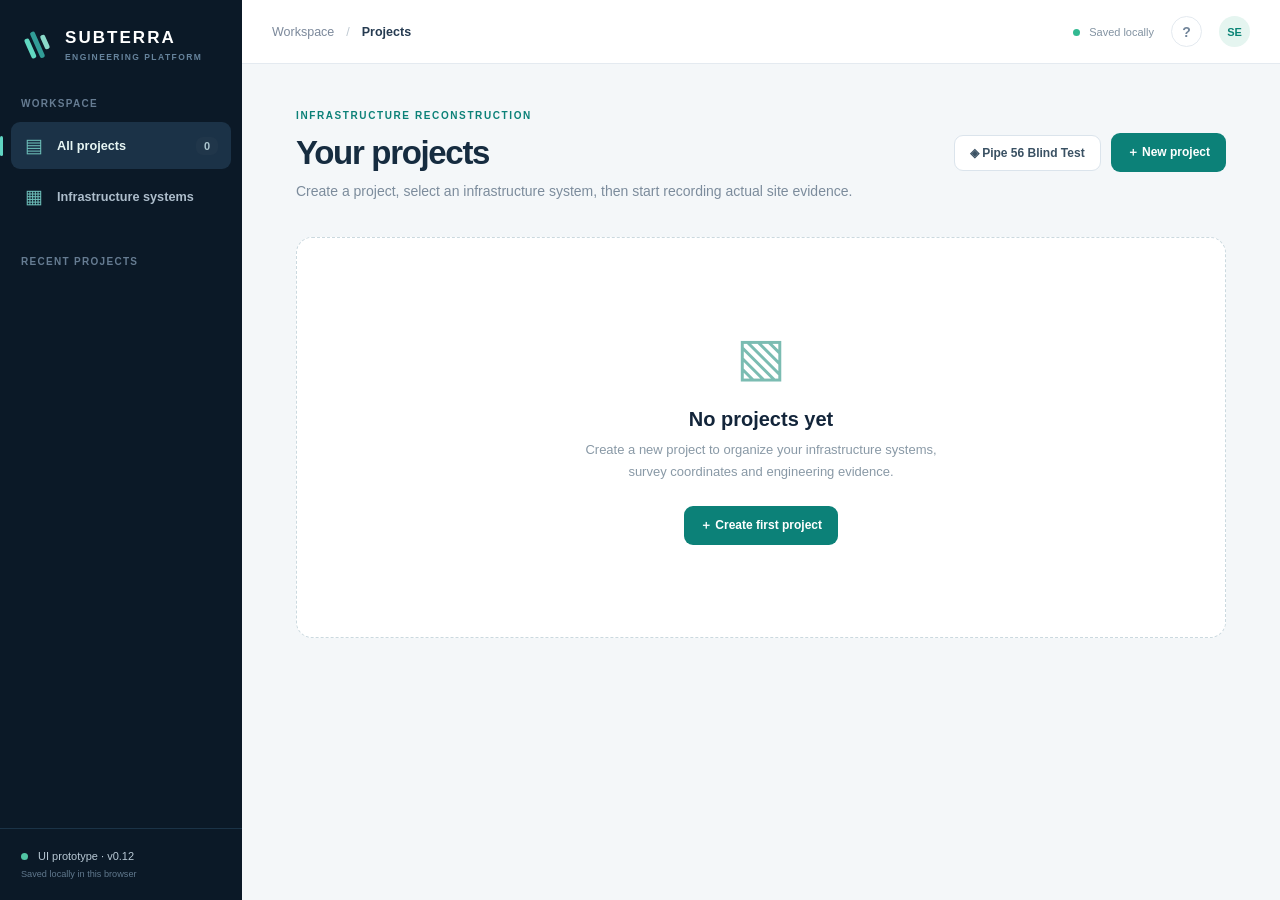
==== index.html @ 4a46c074 "Fix Phase 2A stale validator cache without touching persisted projects" ====
<!doctype html>
<html lang="en">
<head>
  <meta charset="utf-8" />
  <meta name="viewport" content="width=device-width, initial-scale=1" />
  <meta name="theme-color" content="#0b1724" />
  <meta name="description" content="Infrastructure reconstruction — project workspace and sewer network data capture." />
  <title>Subterra — Infrastructure Reconstruction</title>
  <link rel="stylesheet" href="styles.css?v=0.6" />
  <link rel="stylesheet" href="styles-details.css" />
  <link rel="stylesheet" href="styles-wizard.css" />
  <link rel="stylesheet" href="styles-basemap.css?v=0.11" />
</head>
<body>
  <div id="app">
    <aside class="sidebar" aria-label="Main navigation">
      <div class="brand" id="brandHome" role="button" tabindex="0" aria-label="Go to projects">
        <span class="brand-mark" aria-hidden="true"><span></span><span></span><span></span></span>
        <span><strong>SUBTERRA</strong><small>ENGINEERING PLATFORM</small></span>
      </div>
      <div class="side-section-label">WORKSPACE</div>
      <nav class="nav-group" id="mainNav">
        <button class="nav-item active" id="navProjects"><span class="nav-ico">▤</span> All projects <span id="projectCount" class="nav-count">0</span></button>
        <button class="nav-item" id="navSystems"><span class="nav-ico">▦</span> Infrastructure systems</button>
      </nav>
      <div class="side-section-label side-second">RECENT PROJECTS</div>
      <div id="sideProjectList" class="side-project-list"></div>
      <div class="side-bottom">
        <div class="side-info"><span class="status-dot"></span> UI prototype · v0.12</div>
        <small>Saved locally in this browser</small>
      </div>
    </aside>

    <div class="main-shell">
      <header class="topbar">
        <div class="breadcrumbs" id="breadcrumbs"><span>Workspace</span><span class="crumb-arrow">/</span><b>Projects</b></div>
        <div class="top-actions">
          <span id="saveStatus" class="saved"><span class="save-circle"></span> Saved locally</span>
          <button class="icon-btn" id="helpButton" aria-label="About the prototype" title="About this prototype">?</button>
          <span class="avatar" title="Engineering workspace">SE</span>
        </div>
      </header>
      <main id="mainContent" tabindex="-1"></main>
    </div>
  </div>

  <dialog id="projectDialog" class="modal">
    <form id="projectForm" method="dialog">
      <div class="modal-header"><div class="modal-eyebrow">NEW WORKSPACE</div><h2>Create a project</h2><p>Start with a project name. Add infrastructure systems afterwards.</p></div>
      <label class="field-label" for="projectName">Project name <span class="required">*</span></label>
      <input id="projectName" name="name" class="text-field" maxlength="90" placeholder="e.g. Damascus — Rehabilitation Zone A" required autofocus />
      <label class="field-label" for="projectLocation">Location <span class="optional">optional</span></label>
      <input id="projectLocation" name="location" class="text-field" maxlength="120" placeholder="City / neighborhood" />
      <label class="field-label" for="projectCoordSystem">Coordinate format</label>
      <select id="projectCoordSystem" name="coordMode" class="text-field select-field">
        <option value="geographic">WGS84 — Latitude / Longitude (Google Earth)</option>
        <option value="projected">Projected / Local XY — metres</option>
      </select>
      <p class="field-note">Choose the format of your survey coordinates. You can create a separate project for a different format.</p>
      <div class="modal-actions"><button type="button" class="btn btn-ghost" id="cancelProject">Cancel</button><button type="submit" class="btn btn-primary">Create project <span aria-hidden="true">↗</span></button></div>
    </form>
  </dialog>
  <div id="toast" class="toast" role="status" aria-live="polite"></div>
  <script src="manhole-details.js" defer></script>
  <script src="manhole-wizard.js" defer></script>
  <script src="json-import.js?v=0.5" defer></script>
  <script src="basemap.js?v=0.6" defer></script>
  <script src="inference-evidence.js?v=0.12" defer></script>
  <script src="candidate-baseline.js?v=0.9" defer></script>
  <script src="blind-test-pipe56.js?v=0.12" defer></script>
  <script src="pipe56-phase2.js?v=0.12" defer></script>
  <script src="app.js?v=0.12" defer></script>
</body>
</html>
---- styles.css ----
:root{--sidebar:#0b1927;--sidebar2:#122438;--bg:#f4f7f9;--surface:#ffffff;--ink:#13253a;--muted:#758397;--line:#e4eaf0;--accent:#0c8178;--accent-hover:#096e67;--accent-soft:#e8f6f2;--blue:#377bd2;--shadow:0 6px 24px rgba(23,42,62,.045);--radius:14px}
*{box-sizing:border-box}html,body{height:100%;margin:0}body{font-family:Inter,ui-sans-serif,-apple-system,BlinkMacSystemFont,"Segoe UI",Arial,sans-serif;color:var(--ink);background:var(--bg);font-size:14px}button,input,select,textarea{font:inherit}button{cursor:pointer}button:disabled{cursor:not-allowed;opacity:.45}#app{display:flex;height:100vh;min-height:560px;overflow:hidden}.sidebar{width:242px;min-width:242px;background:var(--sidebar);color:#a3b0c2;display:flex;flex-direction:column;position:relative;z-index:6}.brand{display:flex;align-items:center;gap:12px;padding:28px 21px 36px;color:white;cursor:pointer;user-select:none}.brand strong{display:block;font-weight:800;font-size:17px;letter-spacing:.12em}.brand small{display:block;color:#66839c;font-weight:750;letter-spacing:.17em;font-size:8.5px;margin-top:4px}.brand-mark{height:32px;width:32px;display:flex;align-items:center;justify-content:center;gap:3px;transform:rotate(-24deg)}.brand-mark span{height:21px;width:5px;border-radius:2px;background:#61d8c1}.brand-mark span:nth-child(2){height:28px;background:#319d97}.brand-mark span:nth-child(3){height:15px;background:#8bdaca}.side-section-label{font-size:10px;font-weight:750;letter-spacing:.13em;color:#667c92;margin:0 21px 13px}.side-second{margin-top:36px}.nav-group{padding:0 11px;display:grid;gap:4px}.nav-item{width:100%;display:flex;align-items:center;gap:13px;border:0;border-radius:9px;text-align:left;background:transparent;color:#adbdcb;padding:12px 13px;font-weight:600;font-size:12.7px}.nav-item:hover,.nav-item.active{background:#1b3247;color:#e7f6f4}.nav-item.active:before{content:"";height:20px;width:3px;border-radius:5px;background:#60d5c3;position:absolute;left:0}.nav-ico{display:inline-flex;align-items:center;justify-content:center;font-size:19px;font-weight:400;width:20px;color:#6cbdb8}.nav-count{margin-left:auto;background:#20364a;padding:3px 8px;border-radius:7px;font-size:11px;color:#abc5ce}.side-project-list{overflow:auto;padding:0 12px}.side-project{border:0;background:none;text-align:left;color:#a4b5c5;font-size:12px;padding:10px 12px;width:100%;display:flex;align-items:center;gap:8px;border-radius:8px;white-space:nowrap;text-overflow:ellipsis;overflow:hidden}.side-project:hover,.side-project.current{background:#1b3247;color:#f6ffff}.side-project .p-dot{width:7px;height:7px;border-radius:50%;background:#5fd1bf;flex:none}.side-bottom{margin-top:auto;border-top:1px solid #1b3347;padding:21px;font-size:11px}.side-bottom small{display:block;color:#60788d;margin-top:7px}.side-info{color:#b9c9d5}.status-dot{display:inline-block;width:7px;height:7px;border-radius:100%;background:#51c5a4;margin-right:7px}.main-shell{flex:1;min-width:0;display:flex;flex-direction:column}.topbar{height:64px;min-height:64px;background:#fff;border-bottom:1px solid var(--line);display:flex;align-items:center;justify-content:space-between;padding:0 30px}.breadcrumbs{font-size:12.5px;display:flex;align-items:center;gap:12px;color:#7c899b;min-width:0;white-space:nowrap;overflow:hidden}.breadcrumbs b{color:#263b51;font-weight:700;overflow:hidden;text-overflow:ellipsis}.crumb-arrow{color:#bec8d1}.top-actions{display:flex;align-items:center;gap:17px}.saved{font-size:11px;color:#8393a2;white-space:nowrap}.save-circle{height:7px;width:7px;border-radius:50%;background:#32b991;display:inline-block;margin-right:6px}.icon-btn{border:1px solid var(--line);background:white;border-radius:50%;width:31px;height:31px;font-weight:800;color:#72859a}.avatar{width:31px;height:31px;border-radius:50%;display:grid;place-items:center;background:#e5f5f0;color:#0b8476;font-size:11px;font-weight:800}main{flex:1;min-height:0;overflow:auto}.page{max-width:1230px;margin:0 auto;padding:46px 54px 65px}.eyebrow{text-transform:uppercase;font-weight:800;color:var(--accent);letter-spacing:.16em;font-size:10px;margin-bottom:12px}.page h1{font-size:33px;letter-spacing:-.04em;line-height:1.2;margin:0 0 10px;color:#162c40}.page-subtitle{font-size:14px;color:#7c8c9c;max-width:650px;margin:0}.page-header{display:flex;align-items:flex-start;justify-content:space-between;gap:20px;margin-bottom:38px}.btn{border:1px solid transparent;border-radius:9px;padding:10px 15px;font-size:12px;font-weight:750;white-space:nowrap;display:inline-flex;justify-content:center;align-items:center;gap:8px;transition:background .15s,transform .15s}.btn:active{transform:translateY(1px)}.btn-primary{background:var(--accent);color:#fff}.btn-primary:hover{background:var(--accent-hover)}.btn-outline{background:#fff;border-color:#dbe4ec;color:#3a5163}.btn-outline:hover{background:#f8fbfc}.btn-ghost{background:none;color:#60748a;border-color:var(--line)}.btn-ghost:hover{background:#f3f8f9}.btn-sm{font-size:11px;padding:8px 11px}.btn-text{border:0;background:none;color:var(--accent);font-size:12px;font-weight:800;padding:6px}.project-cards,.system-grid{display:grid;grid-template-columns:repeat(auto-fill,minmax(250px,1fr));gap:17px}.project-card{background:white;padding:22px;border-radius:14px;border:1px solid var(--line);box-shadow:var(--shadow);min-height:191px;display:flex;flex-direction:column;cursor:pointer;transition:border .15s,transform .15s}.project-card:hover{border-color:#8bc8c2;transform:translateY(-2px)}.project-card-top{display:flex;justify-content:space-between;align-items:center;margin-bottom:18px}.project-icon{display:grid;place-items:center;width:42px;height:42px;border-radius:12px;color:var(--accent);background:var(--accent-soft);font-size:22px}.light-label{font-size:10px;text-transform:uppercase;letter-spacing:.1em;font-weight:800;color:#9daebd}.project-card h3{margin:0 0 8px;font-size:16px;letter-spacing:-.02em}.project-card p{margin:0;color:#8a9aac;font-size:12px}.project-card-bottom{display:flex;justify-content:space-between;margin-top:auto;padding-top:20px;font-size:11px;color:#8797a8}.badge-soft{display:inline-flex;border-radius:30px;background:#e7f6f2;color:#168277;font-size:10px;font-weight:800;padding:5px 9px}.empty-state{display:flex;flex-direction:column;align-items:center;text-align:center;padding:92px 25px;border:1px dashed #cbd9df;border-radius:16px;background:white}.empty-art{font-size:53px;line-height:1;margin-bottom:25px;color:#7bbcb2}.empty-state h2{font-size:20px;margin:0 0 8px}.empty-state p{font-size:13px;color:#8999a6;margin:0 0 23px;max-width:390px;line-height:1.7}.system-card{background:#fff;border:1px solid var(--line);border-radius:13px;min-height:155px;padding:22px;text-align:left;display:flex;flex-direction:column;gap:14px;transition:.15s}.system-card:not(:disabled):hover{border-color:#79c7bc;transform:translateY(-2px);box-shadow:var(--shadow)}.system-card:disabled{opacity:.64;cursor:default}.system-head{display:flex;align-items:center;justify-content:space-between;gap:12px}.system-symbol{display:grid;place-items:center;border-radius:12px;height:43px;width:43px;background:#eaf4f4;color:#17857d;font-size:21px}.system-title{font-size:14px;font-weight:750;color:#1c3248}.system-desc{font-size:11px;color:#8597a9;line-height:1.5;margin-top:5px}.coming{font-size:10px;background:#f3f5f7;color:#8a99a7;padding:4px 7px;border-radius:5px}.ready{font-size:10px;background:#e7f6f1;color:#0d8a73;padding:4px 7px;border-radius:5px}.project-summary{display:flex;align-items:center;gap:12px;margin:27px 0 30px;background:#fff;border:1px solid var(--line);padding:16px 21px;border-radius:12px;color:#697d8c;font-size:12px}.summary-divider{height:18px;width:1px;background:var(--line)}.workspace{height:100%;min-height:0;display:flex;flex-direction:column;overflow:hidden}.ws-header{height:75px;min-height:75px;display:flex;align-items:center;justify-content:space-between;gap:16px;padding:13px 24px;border-bottom:1px solid var(--line);background:#fff}.ws-header h1{font-size:19px;margin:0 0 4px;line-height:1.2}.ws-sub{font-size:11px;color:#8597a5}.ws-actions{display:flex;gap:9px;align-items:center}.ws-main{min-height:0;flex:1;display:flex;overflow:hidden}.canvas-pane{flex:1;min-width:0;min-height:0;position:relative;background:#f1f6f8;display:flex;flex-direction:column}.canvas-toolbar{position:absolute;z-index:2;left:19px;top:18px;display:flex;gap:7px;align-items:center}.canvas-pill{border:1px solid #dae3e8;background:#fff;box-shadow:0 2px 10px #1a3d4b0a;border-radius:8px;font-size:11px;color:#5a7084;padding:9px 11px;font-weight:750}.canvas-pill.green{color:#137d73}.canvas-controls{position:absolute;z-index:2;top:18px;right:18px;display:flex;gap:3px;background:white;border:1px solid #dce7e9;border-radius:9px;padding:4px;box-shadow:0 2px 14px #152d4410}.canvas-controls button{border:0;background:transparent;padding:7px 10px;border-radius:6px;color:#39556a;font-size:13px;font-weight:800}.canvas-controls button:hover{background:#e8f6f2}.canvas-controls button.fit{font-size:10px;font-weight:750}.canvas-hint{position:absolute;bottom:19px;left:20px;z-index:2;display:flex;gap:8px;align-items:center;background:#fff;border:1px solid #dee6ea;border-radius:8px;padding:9px 12px;color:#7c8fa0;font-size:10px;box-shadow:var(--shadow)}.canvas-legend{position:absolute;bottom:19px;right:18px;z-index:2;font-size:10px;color:#6f8394;background:white;border:1px solid var(--line);padding:9px 11px;border-radius:8px}.dot-legend{width:8px;height:8px;display:inline-block;border-radius:50%;background:#0c8178;margin-right:6px}.canvas-surface{display:block;width:100%;height:100%;cursor:grab;touch-action:none}.canvas-surface.dragging{cursor:grabbing}.canvas-overlay-empty{position:absolute;left:50%;top:52%;transform:translate(-50%,-50%);pointer-events:none;text-align:center;width:min(380px,80%);color:#8293a1}.canvas-overlay-empty .ghost-icon{font-size:45px;color:#c6d4db}.canvas-overlay-empty strong{display:block;margin:12px 0 7px;font-size:15px;color:#6f8494}.canvas-overlay-empty p{font-size:12px;line-height:1.7;margin:0}.inspector{width:486px;min-width:420px;max-width:53%;background:white;border-left:1px solid var(--line);display:flex;flex-direction:column;overflow:hidden}.inspector-tabs{display:flex;padding:0 20px;border-bottom:1px solid var(--line);gap:23px;height:53px;min-height:53px}.tab{background:none;border:0;color:#8b9baa;font-size:12px;font-weight:750;padding:0 3px;border-bottom:2px solid transparent}.tab.active{color:#117e75;border-color:#0b8479}.inspector-scroll{overflow-y:auto;flex:1;padding:21px 22px 28px}.panel-top{display:flex;justify-content:space-between;align-items:center;margin-bottom:12px}.panel-title{font-size:14px;font-weight:800;letter-spacing:-.015em}.panel-desc{color:#8b9daa;font-size:11px;line-height:1.6;margin:7px 0 17px}.panel-counter{font-weight:700;font-size:11px;background:#edf5f5;color:#2e7e79;border-radius:7px;padding:5px 9px}.mh-list{display:grid;gap:8px;margin:14px 0 22px;max-height:210px;overflow:auto}.mh-list-item{border:1px solid var(--line);background:white;border-radius:9px;padding:11px 13px;display:flex;align-items:center;justify-content:space-between;gap:12px;text-align:left;min-width:0}.mh-list-item:hover,.mh-list-item.selected{border-color:#80c8bd;background:#f5fcfa}.mh-list-item strong{font-size:12px;font-weight:750;display:block}.mh-list-item small{font-size:10px;color:#8ba0af;display:block;margin-top:4px}.mh-item-icon{width:26px;height:26px;display:grid;place-items:center;background:#e8f7f4;color:#0b8575;border-radius:50%;font-size:15px;font-weight:900;flex:none}.mh-row-main{flex:1;min-width:0}.mh-row-main strong,.mh-row-main small{overflow:hidden;text-overflow:ellipsis;white-space:nowrap}.mh-arrow{color:#adb9c3}.section-head{margin:24px 0 14px;padding-top:19px;border-top:1px solid var(--line);display:flex;align-items:center;justify-content:space-between}.section-head h3{margin:0;font-size:13px}.section-head small{font-size:10px;color:#98a8b7}.field-table{width:100%;border:1px solid var(--line);border-radius:10px;overflow:hidden}.field-row{display:grid;grid-template-columns:39% 61%;min-height:49px;border-bottom:1px solid #eaf0f3}.field-row:last-child{border-bottom:0}.field-key{padding:13px 12px;background:#f9fbfc;color:#62788a;font-size:11px;font-weight:650;display:flex;align-items:center;border-right:1px solid var(--line)}.field-value{padding:7px 9px;display:flex;align-items:center;min-width:0}.field-value input,.field-value select{font-size:12px;color:#273d52;border:1px solid transparent;border-radius:5px;width:100%;min-width:0;background:#fff;padding:6px 5px;outline:none}.field-value input:focus,.field-value select:focus{border-color:#6cb9ad;background:#f9fefd}.field-value input::placeholder{color:#b0bdc7}.muted-value{font-size:11px;color:#9cabb8;padding-left:6px}.hint-inline{font-size:10px;color:#8a9caa;line-height:1.6;margin-top:13px;padding:10px 12px;background:#f5f8fa;border-radius:7px}.no-mh{border:1px dashed #d8e1e6;padding:24px;text-align:center;border-radius:10px;color:#9eacb7;font-size:12px;line-height:1.7}.property-footer{display:flex;justify-content:space-between;margin-top:14px;gap:10px}.danger-link{border:0;background:none;color:#b8665e;font-weight:650;font-size:11px;padding:6px}.type-card{border:1px solid var(--line);border-radius:10px;padding:14px;display:flex;gap:12px;align-items:center;justify-content:space-between;margin-bottom:10px}.type-card strong{font-size:12px}.type-card p{margin:6px 0 0;font-size:10px;color:#8b9aa8}.type-code{font-size:10px;color:#178279;font-weight:750;background:#e9f6f3;padding:5px 8px;border-radius:5px;display:inline-flex;margin-bottom:6px}.type-actions{display:flex;gap:7px}.mini-action{border:1px solid var(--line);background:white;color:#748b99;border-radius:7px;padding:7px 9px;font-size:11px}.mini-action:hover{background:#f4f9f9}.mini-action.delete:hover{color:#b94b46}.modal{border:1px solid #dfe9ed;box-shadow:0 28px 100px rgba(13,34,51,.3);border-radius:17px;padding:29px;width:min(470px,calc(100vw - 32px));max-height:95vh;overflow-y:auto;color:var(--ink)}.modal::backdrop{background:rgba(8,23,39,.57);backdrop-filter:blur(3px)}.modal-header{margin-bottom:21px}.modal-eyebrow{color:#0c8a7b;font-weight:850;letter-spacing:.14em;font-size:10px;margin-bottom:9px}.modal h2{font-size:24px;letter-spacing:-.03em;margin:0 0 7px}.modal p{font-size:12px;color:#8597a5;line-height:1.6;margin:0}.field-label{display:block;font-weight:750;font-size:11px;color:#334b5e;margin:16px 0 7px}.required{color:#cb514a}.optional{color:#9cacb7;font-weight:450}.text-field{background:#fff;border:1px solid #dbe4eb;padding:11px 12px;border-radius:8px;width:100%;font-size:12px;color:#23384c;outline:none}.text-field:focus{border-color:#39a89b;box-shadow:0 0 0 3px #39a89b18}.field-note{margin:9px 0 0!important;font-size:10px!important}.modal-actions{display:flex;justify-content:flex-end;gap:10px;margin-top:25px}.form-row{display:grid;grid-template-columns:1fr 1fr;gap:12px}.toast{position:fixed;bottom:25px;right:28px;background:#122f3d;color:#e6f8f5;padding:12px 16px;box-shadow:0 15px 40px #13283922;border-radius:9px;font-size:12px;z-index:20;opacity:0;pointer-events:none;transform:translateY(10px);transition:.2s}.toast.show{opacity:1;transform:translateY(0)}.callout{background:#f2f8f7;border:1px solid #d9ece8;padding:13px 15px;border-radius:9px;color:#497167;font-size:11px;line-height:1.65}.label-tag{font-size:9px;text-transform:uppercase;letter-spacing:.08em;font-weight:800;color:#93a5b1}.types-empty{color:#8b9ba8}.ws-small{display:none}
@media(max-width:1120px){.sidebar{width:205px;min-width:205px}.inspector{width:435px;min-width:390px}.page{padding:35px}.topbar{padding:0 20px}.ws-actions .hide-sm{display:none}}
@media(max-width:900px){#app{min-height:100vh;height:auto;overflow:visible}.sidebar{width:62px;min-width:62px}.brand{padding:20px 15px}.brand>span:last-child,.side-section-label,.nav-item:not(.active) span:not(.nav-ico),.nav-item .nav-count,.side-project-list,.side-bottom,.nav-item{font-size:0}.nav-group{padding:0 8px}.nav-item{justify-content:center;padding:12px 0}.nav-ico{font-size:22px}.main-shell{height:100vh}.inspector{min-width:360px;width:360px}.page{padding:30px 24px}.ws-header{padding:12px 16px}}
@media(max-width:700px){.sidebar{display:none}.topbar{height:54px;min-height:54px;padding:0 14px}.top-actions .saved{display:none}.ws-header{min-height:90px;height:auto;flex-wrap:wrap}.ws-main{flex-direction:column;overflow-y:auto}.canvas-pane{min-height:330px;height:50vh;flex:none}.inspector{max-width:none;width:100%;min-width:0;border-left:0;border-top:1px solid var(--line);overflow:visible;flex:none}.inspector-scroll{overflow:visible}.page-header{flex-direction:column}.page{padding:30px 18px}.ws-actions{margin-left:auto}}


/* v0.4: per-project deletion controls */
.project-card-tools,.project-header-actions{display:flex;align-items:center;gap:10px}
.project-delete-btn{display:inline-flex;align-items:center;justify-content:center;flex:none;padding:7px;border:1px solid transparent;border-radius:8px;background:transparent;color:#8f9da9;line-height:1;cursor:pointer;transition:background .15s,color .15s,border-color .15s}
.project-delete-btn:hover,.project-delete-btn:focus-visible{color:#bd3447;background:#fff1f2;border-color:#f1c6cc;outline-offset:2px}
.project-delete-btn svg{pointer-events:none}
.project-card-delete{margin-right:-5px}
.side-project-row{display:flex;align-items:center;border-radius:8px;gap:2px}
.side-project-row .side-project{flex:1;min-width:0;width:auto}
.side-project-name{overflow:hidden;text-overflow:ellipsis;white-space:nowrap;min-width:0}
.side-project-delete{padding:7px 8px;color:#7792a2;opacity:.78;margin-right:3px}
.side-project-row:hover .side-project-delete,.side-project-delete:focus-visible{opacity:1}
.btn-danger-outline{background:#fff;border-color:#ebc8cc;color:#ab3346}
.btn-danger-outline:hover{background:#fff1f2;border-color:#d78b97}
@media(max-width:640px){.project-header-actions{flex-wrap:wrap;justify-content:flex-end}}
---- styles-details.css ----
/* SUBTERRA v0.2 — evidence & opening inspector */
.data-capture{margin-top:12px}
.evidence-heading{margin-top:27px}
.evidence-heading small{font-size:10px;line-height:1.35;text-align:right}
.evidence-explainer{font-size:11px;line-height:1.65;color:#677f8d;background:#f5f9fa;padding:11px 12px;border-radius:8px;margin:0 0 14px}
.evidence-subheading{font-size:11px;font-weight:800;color:#29465a;margin:15px 0 10px}
.level-status{display:grid;grid-template-columns:1fr 1fr;gap:8px}
.level-status label{font-size:10px;color:#607789;font-weight:650;display:grid;gap:7px;border:1px solid #e2eaf0;border-radius:9px;padding:10px}
.data-capture input,.data-capture select{height:34px;min-width:0;width:100%;font-size:11px;border:1px solid #dce6ea;background:#fff;border-radius:6px;padding:6px 8px;color:#263e51}
.data-capture input:focus,.data-capture select:focus{outline:2px solid #b4ded8;border-color:#53a9a2}
.data-capture input:disabled,.data-capture select:disabled{background:#f3f6f8;color:#a1aeb7;opacity:.9;cursor:not-allowed}
.data-capture input::placeholder{color:#a0b0ba}
.inference-counter{background:#fff4dc;padding:5px 8px;color:#98661d!important;border-radius:6px;font-size:10px}
.opening-total{display:grid;grid-template-columns:minmax(0,1fr) 76px 145px;gap:9px;align-items:center;background:#f9fbfc;border:1px solid #e4ebef;padding:11px;border-radius:9px;margin:12px 0}
.opening-total label strong,.opening-total label small{display:block}
.opening-total label strong{font-size:11px}
.opening-total label small{font-size:10px;color:#8a9ba7;line-height:1.4;margin-top:4px}
.opening-cards{display:grid;gap:10px}
.evidence-empty{font-size:11px;color:#8095a3;padding:15px;border:1px dashed #d6e2e7;border-radius:8px;line-height:1.65}
.opening-card{border:1px solid #dce8ed;border-radius:10px;background:white;padding:13px;box-shadow:0 1px 5px #17384907}
.opening-top{display:flex;align-items:center;gap:10px;margin-bottom:12px}
.opening-top input{font-weight:800;flex:1}
.opening-number{flex:none;background:#e8f6f3;color:#148477;font-size:11px;font-weight:850;border-radius:6px;padding:7px 8px}
.tiny-danger{background:#fff7f7;border:1px solid #f0dada;color:#ad615f;border-radius:6px;width:31px;height:31px;font-size:18px}
.opening-primary{display:grid;grid-template-columns:1fr 1fr;gap:10px;margin-bottom:10px}
.opening-primary>div{min-width:0}
.opening-primary label{display:block;font-size:10px;color:#718695;font-weight:700;margin-bottom:5px}
.opening-fields{display:grid;gap:8px}
.opening-fields.fields-inactive{opacity:.65}
.evidence-metric{display:grid;gap:5px;padding-top:8px;border-top:1px solid #edf2f4}
.evidence-metric-title{font-size:10.5px;color:#344d5f;font-weight:750}
.evidence-metric-title small{font-size:10px;color:#95a3af;font-weight:500;margin-left:4px}
.evidence-metric-inputs{display:grid;grid-template-columns:minmax(0,1fr) 155px;gap:8px}
.infer-hint{font-size:10px;color:#9f771e}
.add-opening-btn{width:100%;margin-top:12px}
.components-list{display:grid;gap:8px}
.component-row{border:1px solid #e1e9ee;padding:12px;border-radius:9px;background:#fff;display:grid;grid-template-columns:minmax(0,1fr) 125px;gap:7px 10px}
.component-label strong,.component-label small{display:block}
.component-label strong{font-size:11px;color:#283f52}
.component-label small{font-size:10px;color:#98a9b5;margin-top:4px;line-height:1.4}
.component-value{grid-column:1/-1;display:grid;grid-template-columns:minmax(0,1fr) minmax(0,1fr);gap:6px}
.component-value input:last-child{grid-column:1/-1}
.inference-summary{display:flex;gap:12px;background:#fff8ea;border:1px solid #f1e2bb;border-radius:10px;padding:13px;margin:18px 0 12px}
.infer-icon{font-size:21px;color:#ab842f}
.inference-summary strong{font-size:12px;color:#7e6228}
.inference-summary p{font-size:10px;color:#8e7c51;line-height:1.65;margin:5px 0 0}
.export-opening{width:100%}
@media(max-width:1120px){.opening-total{grid-template-columns:1fr 75px}.opening-total select{grid-column:1/-1}}
@media(max-width:700px){.opening-total{grid-template-columns:1fr 75px}.component-row{grid-template-columns:1fr 130px}}
---- styles-wizard.css ----
/* SUBTERRA v0.3 — multi-step existing-manhole classification */
.inspector-caption {font-size:11px;letter-spacing:.105em;font-weight:850;color:#167d74;display:flex;align-items:center}
.wizard {margin-top:14px;border-top:1px solid #e5edf1;padding-top:15px}
.wizard-topline {display:flex;align-items:center;justify-content:space-between;gap:9px}
.wizard-kicker {display:block;color:#008b80;font-size:9px;letter-spacing:.105em;font-weight:850;margin-bottom:6px}
.wizard-topline h3 {font-size:15px;line-height:1.35;margin:0;color:#19344a}
.wizard-progress {background:#edf8f5;color:#0a8074;font-size:9px;font-weight:800;padding:6px 8px;border-radius:6px;white-space:nowrap}
.wizard-step-grid {display:grid;grid-template-columns:repeat(4,minmax(0,1fr));gap:6px;margin:15px 0 19px}
.wizard-step {min-width:0;min-height:51px;display:flex;align-items:center;justify-content:center;flex-direction:column;gap:6px;border:1px solid #e4ebef;border-radius:8px;background:#fafcfd;color:#728695;padding:7px 2px}
.wizard-step span {font-size:12px;font-weight:850;line-height:1}
.wizard-step small {font-size:9px;font-weight:650}
.wizard-step:hover {background:#f0f7f6}
.wizard-step.active {border-color:#20a396;background:#e8f7f4;color:#08766b}
.wizard-section-intro {font-size:11px;color:#688294;line-height:1.65;background:#f5f9fa;padding:11px 13px;border-radius:9px;margin-bottom:13px}
.wizard-subcard {background:#fff;border:1px solid #e1ebf0;border-radius:10px;margin:12px 0;padding:14px}
.wizard-subhead {display:flex;align-items:center;gap:9px;margin-bottom:11px;font-size:12px;color:#2a4959}
.wizard-dot {display:grid;place-items:center;background:#e9f7f4;border-radius:50%;width:21px;height:21px;font-size:10px;font-weight:850;color:#118478}
.wizard-field {display:block;min-width:0;margin-bottom:11px}
.wizard-field:last-child {margin-bottom:0}
.wizard-field span {display:block;color:#567083;font-weight:750;font-size:10px;margin-bottom:6px}
.wizard-field small {color:#9aabb7;font-weight:400}
.wizard-field input,.wizard-field select,.wizard-field textarea {border:1px solid #d6e4e9;background:#fff;color:#234053;font-size:12px;border-radius:7px;padding:10px 11px;min-width:0;width:100%;outline:0}
.wizard-field textarea {min-height:72px;resize:vertical}
.wizard-field select {cursor:pointer;white-space:normal}
.wizard-field input:focus,.wizard-field select:focus,.wizard-field textarea:focus {border-color:#3aa99d;box-shadow:0 0 0 3px #4dbbae1a}
.wizard-field input:disabled {background:#f3f6f7;color:#9babb6}
.wizard-field input::placeholder {color:#9eaeb9}
.wizard-two-cols {display:grid;grid-template-columns:1fr 1fr;gap:11px}
.wizard-level {border-top:1px solid #edf1f3;padding-top:11px;display:grid;grid-template-columns:1fr 1.06fr;gap:10px}
.wizard-generated {display:flex;align-items:center;justify-content:space-between;gap:10px;background:#eef8f5;border-radius:9px;padding:12px 10px}
.wizard-generated small,.wizard-recap span {display:block;font-size:10px;color:#6f908e;margin-bottom:5px}
.wizard-generated strong,.wizard-recap strong {font-size:11px;color:#0c665f;overflow-wrap:anywhere;display:block}
.wizard-taxonomy {background:#fff;border:1px solid #dde8ee;border-radius:12px;padding:17px 15px;min-height:145px}
.wizard-taxonomy .wizard-field span {font-size:12px;font-weight:800;color:#2e4a5d;margin-bottom:9px}
.wizard-taxonomy select {font-size:12px;line-height:1.5;padding:11px;max-width:100%;overflow:hidden;text-overflow:ellipsis}
.wizard-selected-state {font-size:10px;color:#8195a4;line-height:1.5;margin-top:14px}
.wizard-recap {border:1px dashed #b8dad5;background:#f6fbfa;border-radius:9px;margin:14px 0;padding:13px}
.wizard-recap strong {margin:6px 0}
.wizard-recap small {display:block;color:#76948e;font-size:10px;line-height:1.5}
.wizard-summary {display:flex;flex-wrap:wrap;justify-content:space-between;gap:9px;padding:13px 3px;border-top:1px solid #e6edef;margin-top:17px;color:#8292a3;font-size:10px}
.wizard-nav {display:flex;justify-content:space-between;gap:12px;margin-bottom:11px}
.wizard-nav .btn {min-width:112px}
.wizard .data-capture {margin-top:0}
.wizard .evidence-heading:first-child {margin-top:7px}
.wizard .inference-summary {margin-bottom:12px}
@media(max-width:1120px){.wizard-step-grid{grid-template-columns:repeat(4,1fr)}}
@media(max-width:425px){.wizard-two-cols,.wizard-level{grid-template-columns:1fr}.wizard-step small{font-size:8px}.wizard-nav .btn{min-width:0}}
---- styles-basemap.css ----
/* SUBTERRA v0.6 — optional basemap controls and visible provider attribution */
.map-layer-control{display:inline-flex;align-items:center;gap:7px;white-space:nowrap}
.map-layer-control select{max-width:170px;min-width:100px;border:0;background:transparent;color:#1d4d62;font:inherit;font-weight:750;cursor:pointer;outline-offset:4px}
.map-layer-control select:disabled{cursor:not-allowed;color:#a4b1b9}
.basemap-attribution{position:absolute;z-index:3;right:18px;bottom:64px;background:rgba(255,255,255,.94);box-shadow:0 2px 10px #15364b14;border:1px solid #dce7e9;border-radius:7px;padding:6px 9px;font-size:10px;color:#416078;max-width:70%;pointer-events:auto}
.basemap-attribution[hidden]{display:none}
.basemap-attribution a{color:#186b81;text-decoration:underline}
@media (max-width:980px){.canvas-toolbar{max-width:calc(100% - 125px);flex-wrap:wrap}.map-layer-control select{min-width:85px;max-width:155px}}

/* v0.7 — evidence/reference visibility */
.historical-pipes-toggle{display:inline-flex;align-items:center;gap:7px;white-space:nowrap;color:#294c63;cursor:pointer}
.historical-pipes-toggle svg{flex:none}
.historical-pipes-toggle .historical-pipes-state{font-size:10px;color:#0c8178;font-weight:800}
.historical-pipes-toggle.hidden-pipes .historical-pipes-state{color:#7c8d99}
.historical-pipes-toggle:hover{background:#f3fbf9;border-color:#9dccc4}
.historical-pipes-toggle:focus-visible{outline:2px solid #0c8178;outline-offset:2px}
@media (max-width:1250px){.canvas-toolbar{flex-wrap:wrap;max-width:calc(100% - 133px)}}
@media (max-width:750px){.historical-pipes-toggle span:not(.historical-pipes-state){display:none}.historical-pipes-toggle{gap:5px}}

/* v0.8 — explicit calculated-vs-historical line comparison */
.calculated-pipes-toggle{display:inline-flex;align-items:center;gap:7px;white-space:nowrap;color:#805016;cursor:pointer}
.calculated-pipes-toggle svg{flex:none}
.calculated-pipes-toggle .candidate-pipes-state{font-size:10px;color:#b46d18;font-weight:800}
.calculated-pipes-toggle.hidden-pipes .candidate-pipes-state{color:#7c8d99}
.calculated-pipes-toggle:hover{background:#fff7eb;border-color:#e8bb77}
.calculated-pipes-toggle:focus-visible{outline:2px solid #e58b24;outline-offset:2px}
.legend-route-orange{color:#e58b24;font-weight:900;font-size:14px}
.legend-route-blue{color:#377bd2;font-weight:900;font-size:14px}
.candidate-summary{position:absolute;right:20px;top:70px;z-index:2;max-width:calc(100% - 40px);border:1px solid #e8c795;background:rgba(255,251,244,.95);padding:8px 10px;border-radius:8px;font-size:11px;font-weight:700;color:#875217;pointer-events:none}
.candidate-summary[hidden]{display:none}
@media (max-width:850px){.canvas-legend{max-width:85%;line-height:1.6}.candidate-summary{top:110px}.calculated-pipes-toggle span:not(.candidate-pipes-state){display:none}}

/* v0.10 — frozen Pipe 56 evidence test, read-only panel */
.blind-lock-chip{border-color:#b8c7df;background:#f6f8fc;color:#304b73;white-space:nowrap}
.blind-inspector{display:flex;flex-direction:column;gap:12px;padding-bottom:24px}
.blind-inspector h3{font-size:12px;letter-spacing:.02em;margin:5px 0 1px;color:#29465a}
.blind-status{border:1px solid #a1cfc4;background:#edf7f5;color:#0d655d;font-size:12px;font-weight:800;border-radius:8px;padding:11px}
.blind-stage-list{display:flex;flex-direction:column;gap:7px}
.blind-stage-list>div{border:1px solid #e2e8ee;background:#fbfdfe;border-radius:7px;padding:10px;display:flex;flex-direction:column;gap:5px}
.blind-stage-list b{font-size:12px;color:#233f55}
.blind-stage-list small{font-size:11px;color:#63798a;line-height:1.4}
.blind-record{border:1px solid #cddde6;border-radius:9px;padding:12px;display:flex;flex-direction:column;gap:7px;font-size:11px;color:#435c6b}
.blind-record strong{font-size:13px;color:#083f45}
.blind-opening{display:block;margin:6px 0;background:#edf2f6;border-radius:5px;padding:6px;font-size:10px;line-height:1.5}
.blind-caution{border:1px solid #e8d8b6;background:#fffaf0;border-radius:8px;font-size:11px;line-height:1.7;color:#7a5c2e;padding:12px}
.blind-source-link{color:#0d6d88;font-size:11px;text-decoration:underline}

/* v0.11 — transparent engineering result presentation */
.phase2-summary{border:1px solid #e6c58e;border-radius:10px;background:#fffdfa;padding:12px;display:flex;flex-direction:column;gap:10px}
.phase2-summary>strong{font-size:12px;color:#9a6019;letter-spacing:.025em}
.phase2-kpis{display:grid;grid-template-columns:1fr 1fr;gap:7px}
.phase2-kpis>div{border:1px solid #ecd8b9;background:#fff9ef;padding:10px 8px;border-radius:7px;display:flex;flex-direction:column;gap:4px}
.phase2-kpis small{font-size:10px;color:#896d4f}
.phase2-kpis b{font-size:16px;color:#8b4e10;white-space:nowrap}
.phase2-equations{display:flex;flex-direction:column;gap:5px;border-top:1px solid #e8d6ba;padding-top:10px;font-size:11px;color:#425d6b;line-height:1.5;overflow-wrap:anywhere}
.phase2-equations b{color:#2b4a5a}
.phase2-equations p{margin:0}
.phase2-summary .blind-caution{padding:10px}
.phase2-summary .blind-caution p{margin:5px 0 0}
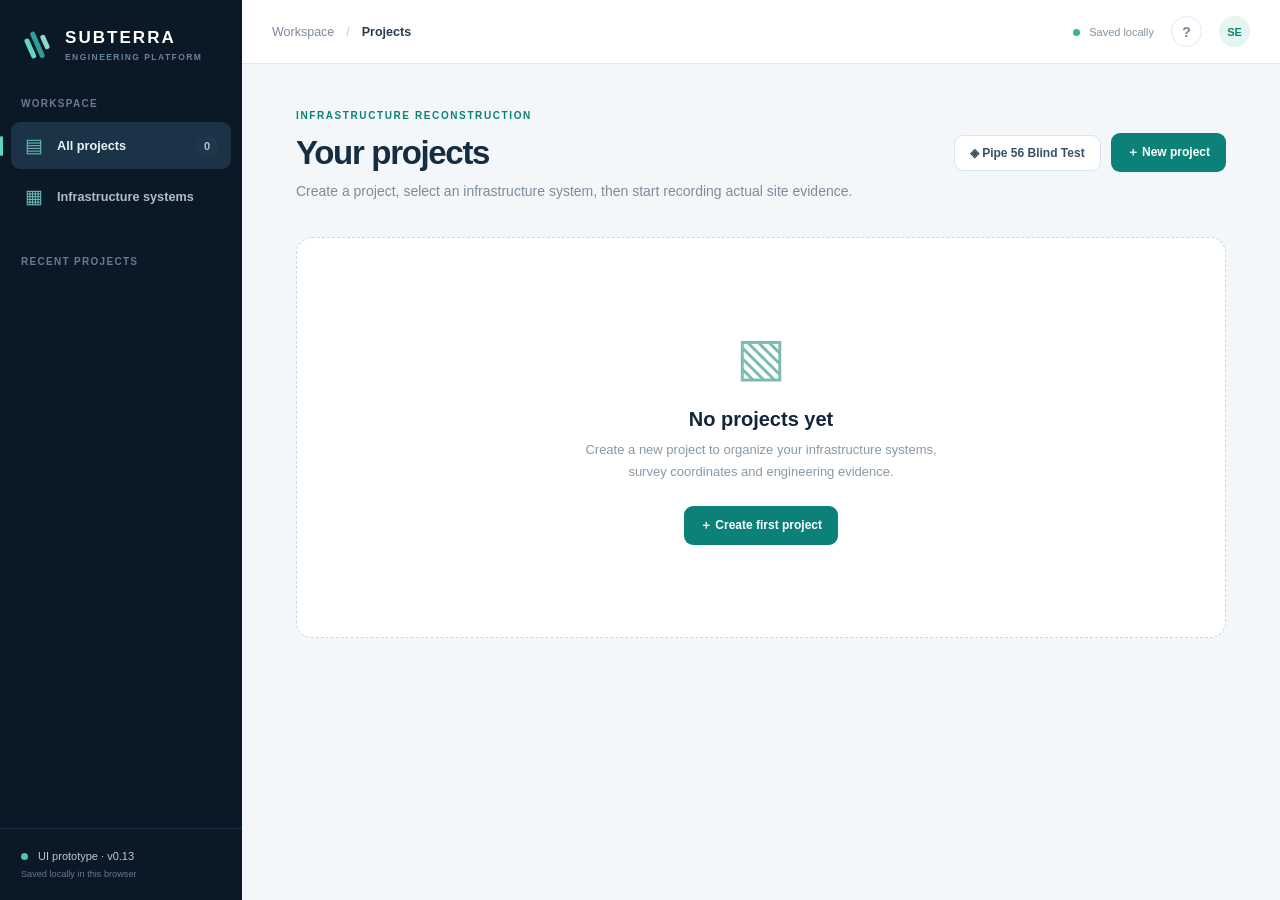
==== commit db6f7931: "Load cache-safe v0.13 hydraulics module and document conditional Manning assumptions" ====
--- a/index.html
+++ b/index.html
@@ -9,7 +9,7 @@
   <link rel="stylesheet" href="styles.css?v=0.6" />
   <link rel="stylesheet" href="styles-details.css" />
   <link rel="stylesheet" href="styles-wizard.css" />
-  <link rel="stylesheet" href="styles-basemap.css?v=0.11" />
+  <link rel="stylesheet" href="styles-basemap.css?v=0.13" />
 </head>
 <body>
   <div id="app">
@@ -26,7 +26,7 @@
       <div class="side-section-label side-second">RECENT PROJECTS</div>
       <div id="sideProjectList" class="side-project-list"></div>
       <div class="side-bottom">
-        <div class="side-info"><span class="status-dot"></span> UI prototype · v0.12</div>
+        <div class="side-info"><span class="status-dot"></span> UI prototype · v0.13</div>
         <small>Saved locally in this browser</small>
       </div>
     </aside>
@@ -65,10 +65,11 @@
   <script src="manhole-wizard.js" defer></script>
   <script src="json-import.js?v=0.5" defer></script>
   <script src="basemap.js?v=0.6" defer></script>
-  <script src="inference-evidence.js?v=0.12" defer></script>
+  <script src="inference-evidence.js?v=0.13" defer></script>
   <script src="candidate-baseline.js?v=0.9" defer></script>
-  <script src="blind-test-pipe56.js?v=0.12" defer></script>
-  <script src="pipe56-phase2.js?v=0.12" defer></script>
-  <script src="app.js?v=0.12" defer></script>
+  <script src="blind-test-pipe56.js?v=0.13" defer></script>
+  <script src="pipe56-phase2.js?v=0.13" defer></script>
+  <script src="pipe56-hydraulics.js?v=0.13" defer></script>
+  <script src="app.js?v=0.13" defer></script>
 </body>
 </html>
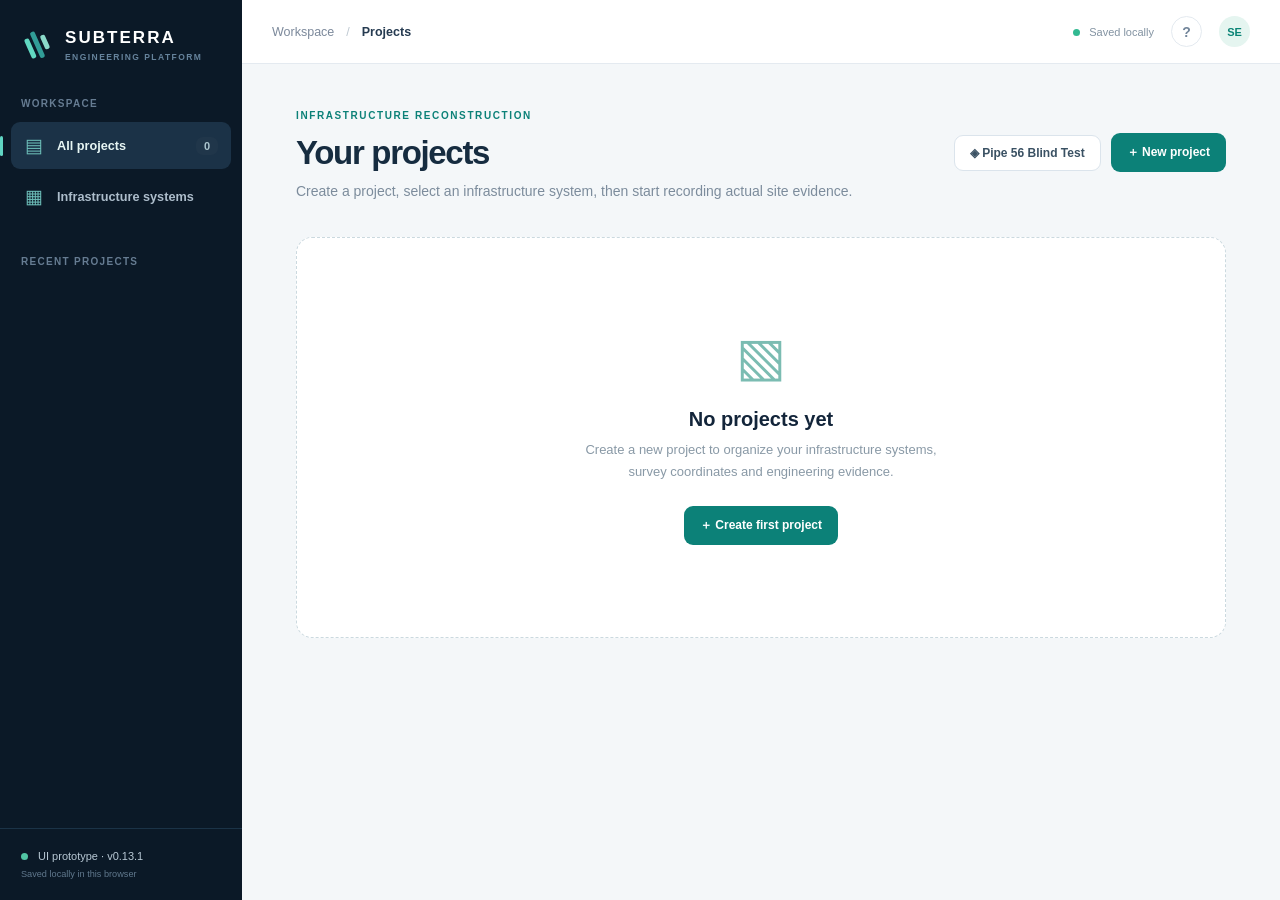
==== commit 65ccc296: "Bust app script cache and identify equation display fix as v0.13.1" ====
--- a/index.html
+++ b/index.html
@@ -26,7 +26,7 @@
       <div class="side-section-label side-second">RECENT PROJECTS</div>
       <div id="sideProjectList" class="side-project-list"></div>
       <div class="side-bottom">
-        <div class="side-info"><span class="status-dot"></span> UI prototype · v0.13</div>
+        <div class="side-info"><span class="status-dot"></span> UI prototype · v0.13.1</div>
         <small>Saved locally in this browser</small>
       </div>
     </aside>
@@ -70,6 +70,6 @@
   <script src="blind-test-pipe56.js?v=0.13" defer></script>
   <script src="pipe56-phase2.js?v=0.13" defer></script>
   <script src="pipe56-hydraulics.js?v=0.13" defer></script>
-  <script src="app.js?v=0.13" defer></script>
+  <script src="app.js?v=0.13.1" defer></script>
 </body>
 </html>
--- a/styles-basemap.css
+++ b/styles-basemap.css
@@ -57,3 +57,18 @@
 .phase2-equations p{margin:0}
 .phase2-summary .blind-caution{padding:10px}
 .phase2-summary .blind-caution p{margin:5px 0 0}
+
+/* v0.13: conditional full-flow Manning scenarios, not field measurements */
+.hydraulic-results{border-color:#afcfe2;background:#f9fcff}
+.hydraulic-results>strong{color:#185d80}
+.hydraulic-results .phase2-kpis>div{background:#f2f9fd;border-color:#b8dce9}
+.hydraulic-results .phase2-kpis b{color:#145c7b}
+.hydraulic-muted{font-size:11px;line-height:1.55;color:#526f80;margin:2px 0 0}
+.hydraulic-table-wrap{overflow-x:auto}
+.hydraulic-table{width:100%;border-collapse:collapse;font-size:11px;color:#415c6c}
+.hydraulic-table th,.hydraulic-table td{padding:9px 6px;border-bottom:1px solid #dce8ef;text-align:right;white-space:nowrap}
+.hydraulic-table th:first-child,.hydraulic-table td:first-child{text-align:left}
+.hydraulic-table th{font-size:10px;color:#4e6d7e}
+.hydraulic-table .base{background:#eaf4fa;font-weight:800}
+.hydraulic-citation{font-size:10px;line-height:1.5;color:#657d8d}
+.hydraulic-citation a{color:#126e92;text-decoration:underline}
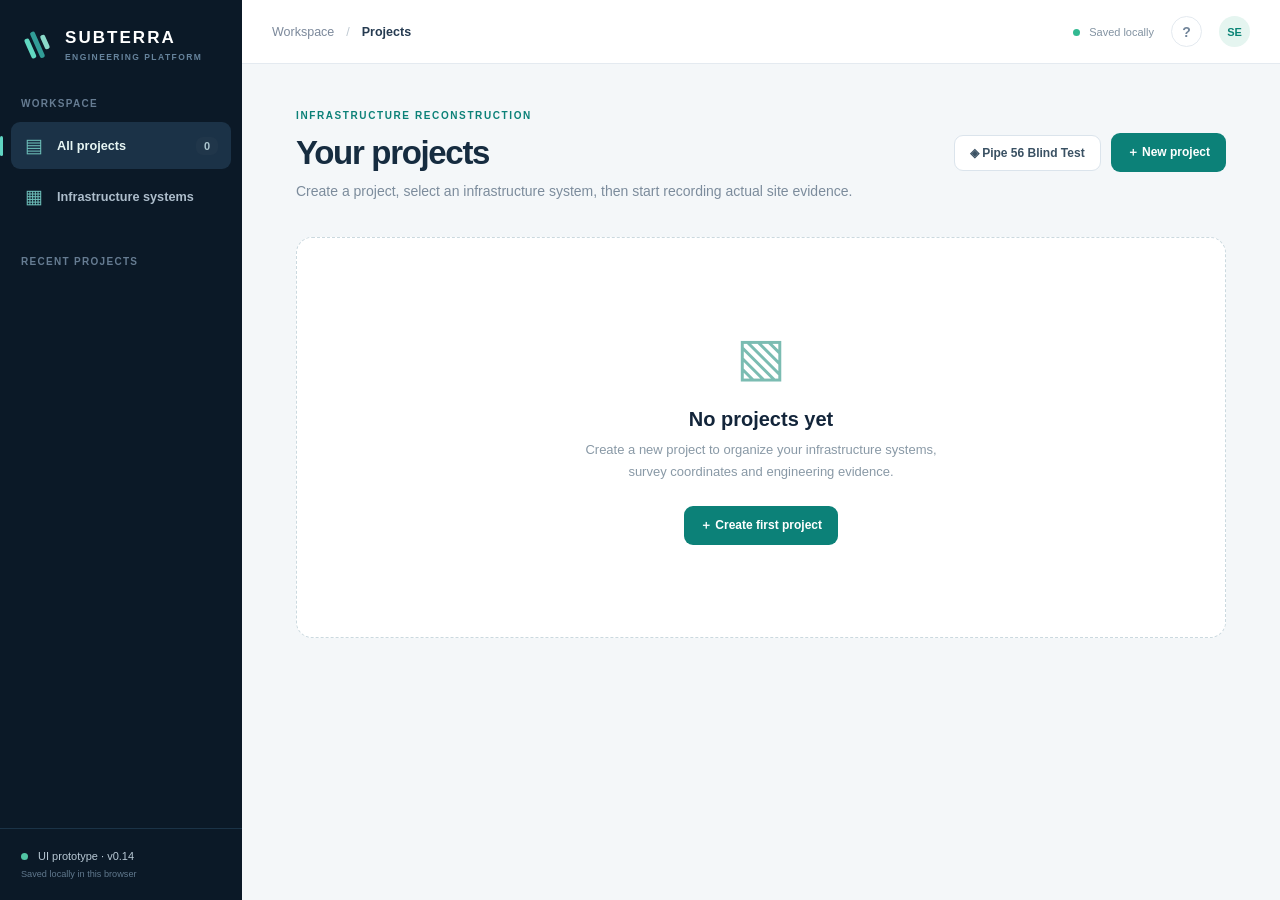
==== commit ea429441: "Update SUBTERRA UI version to v0.14 for Phase 2C source register" ====
--- a/index.html
+++ b/index.html
@@ -26,7 +26,7 @@
       <div class="side-section-label side-second">RECENT PROJECTS</div>
       <div id="sideProjectList" class="side-project-list"></div>
       <div class="side-bottom">
-        <div class="side-info"><span class="status-dot"></span> UI prototype · v0.13.1</div>
+        <div class="side-info"><span class="status-dot"></span> UI prototype · v0.14</div>
         <small>Saved locally in this browser</small>
       </div>
     </aside>
@@ -70,6 +70,6 @@
   <script src="blind-test-pipe56.js?v=0.13" defer></script>
   <script src="pipe56-phase2.js?v=0.13" defer></script>
   <script src="pipe56-hydraulics.js?v=0.13" defer></script>
-  <script src="app.js?v=0.13.1" defer></script>
+  <script src="app.js?v=0.14" defer></script>
 </body>
 </html>
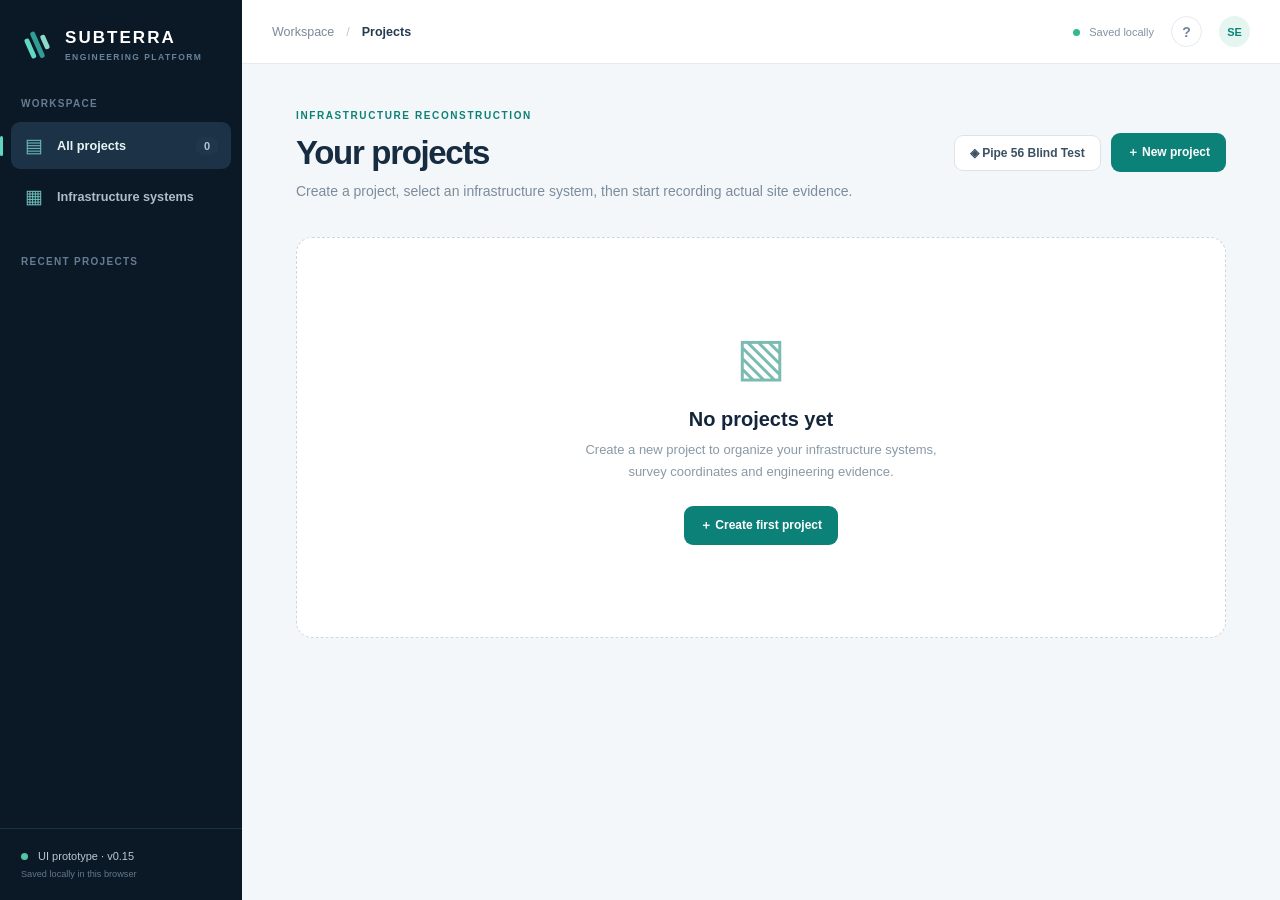
==== commit 1473e5c9: "Load deterministic field survey engine before app and cache bust v0.15" ====
--- a/index.html
+++ b/index.html
@@ -9,7 +9,7 @@
   <link rel="stylesheet" href="styles.css?v=0.6" />
   <link rel="stylesheet" href="styles-details.css" />
   <link rel="stylesheet" href="styles-wizard.css" />
-  <link rel="stylesheet" href="styles-basemap.css?v=0.13" />
+  <link rel="stylesheet" href="styles-basemap.css?v=0.15" />
 </head>
 <body>
   <div id="app">
@@ -26,7 +26,7 @@
       <div class="side-section-label side-second">RECENT PROJECTS</div>
       <div id="sideProjectList" class="side-project-list"></div>
       <div class="side-bottom">
-        <div class="side-info"><span class="status-dot"></span> UI prototype · v0.14</div>
+        <div class="side-info"><span class="status-dot"></span> UI prototype · v0.15</div>
         <small>Saved locally in this browser</small>
       </div>
     </aside>
@@ -70,6 +70,7 @@
   <script src="blind-test-pipe56.js?v=0.13" defer></script>
   <script src="pipe56-phase2.js?v=0.13" defer></script>
   <script src="pipe56-hydraulics.js?v=0.13" defer></script>
-  <script src="app.js?v=0.14" defer></script>
+  <script src="field-survey-geometry.js?v=0.15" defer></script>
+  <script src="app.js?v=0.15" defer></script>
 </body>
 </html>
--- a/styles-basemap.css
+++ b/styles-basemap.css
@@ -72,3 +72,21 @@
 .hydraulic-table .base{background:#eaf4fa;font-weight:800}
 .hydraulic-citation{font-size:10px;line-height:1.5;color:#657d8d}
 .hydraulic-citation a{color:#126e92;text-decoration:underline}
+
+/* v0.15: independent, explicitly labelled field observation overlays */
+.field-survey-panel{background:#f8fdfb;border-left:3px solid #16a371}
+.field-survey-controls{display:flex;gap:6px;flex-wrap:wrap;margin:9px 0}
+.field-survey-links{display:flex;gap:8px;flex-wrap:wrap;font-size:11px;margin-top:9px}
+.field-survey-links a{color:#166c81;text-decoration:underline}
+.field-survey-status{display:block;color:#136e53;font-size:12px;margin-bottom:5px}
+.field-survey-blocked{display:block;color:#ab443a;font-size:12px;margin-bottom:6px}
+.field-survey-subtitle{font-size:10px;color:#6b8b83;margin-bottom:10px;overflow-wrap:anywhere}
+.field-survey-warning{padding:9px;background:#fff6e7;color:#86611e;border-left:3px solid #dfac5b;font-size:11px;line-height:1.4;margin:7px 0}
+.field-survey-warnings{padding:8px 0;font-size:11px}
+.field-survey-warnings ul{padding-left:16px;margin:4px 0 0}
+.field-survey-mh{padding:10px 0;border-top:1px solid #d7eee2}
+.field-survey-mh strong{font-size:11px;color:#225c53}
+.field-survey-openings{width:100%;border-collapse:collapse;font-size:9px;table-layout:fixed;margin-top:5px}
+.field-survey-openings th,.field-survey-openings td{text-align:left;border-bottom:1px solid #dfebe5;padding:5px 3px;word-break:break-word}
+.field-survey-openings th{color:#597a71}
+.field-survey-history{display:flex;flex-wrap:wrap;gap:5px;margin:8px 0}
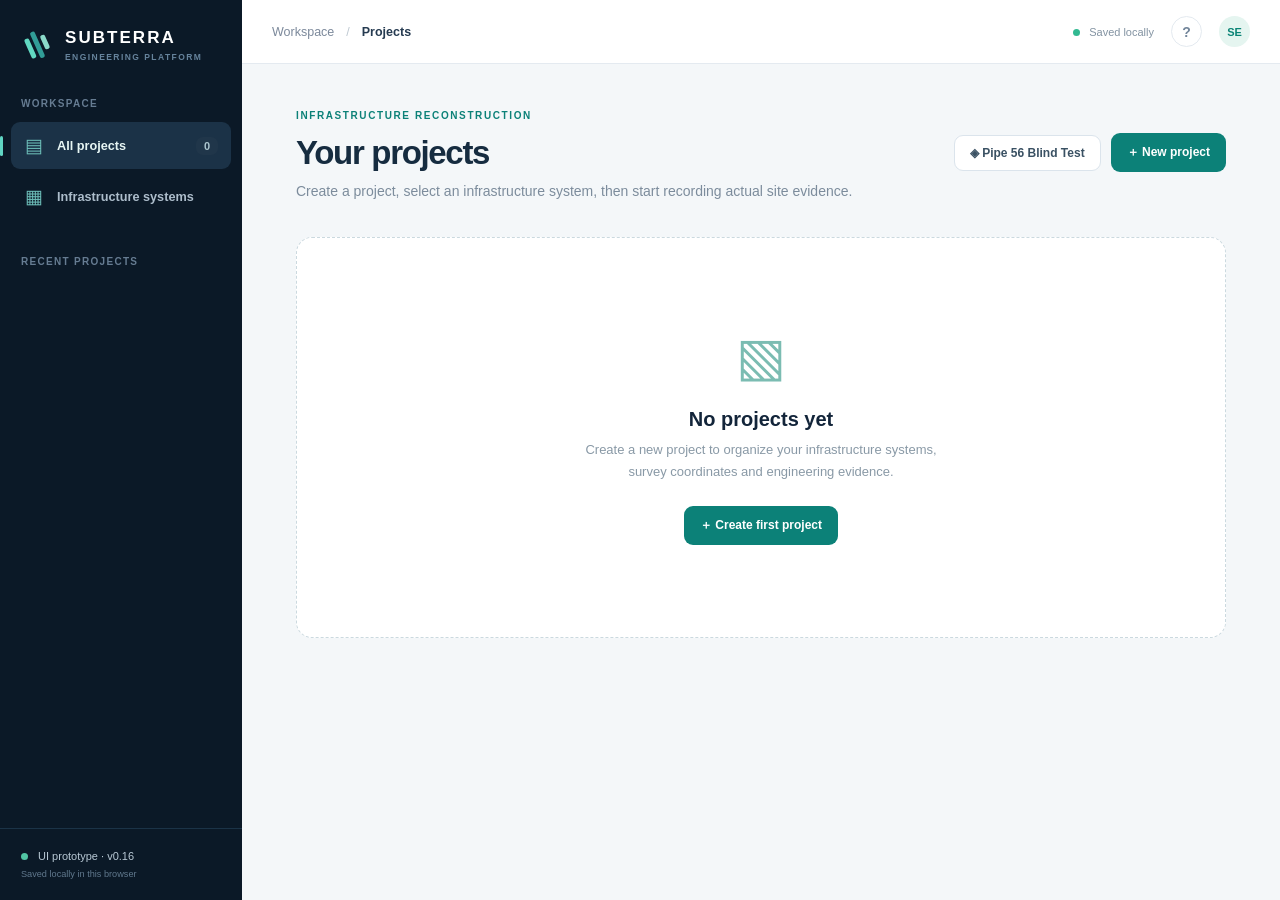
==== commit 8c03dcea: "Load confidence scoring before app and cache-bust v0.16" ====
--- a/index.html
+++ b/index.html
@@ -9,7 +9,7 @@
   <link rel="stylesheet" href="styles.css?v=0.6" />
   <link rel="stylesheet" href="styles-details.css" />
   <link rel="stylesheet" href="styles-wizard.css" />
-  <link rel="stylesheet" href="styles-basemap.css?v=0.15" />
+  <link rel="stylesheet" href="styles-basemap.css?v=0.16" />
 </head>
 <body>
   <div id="app">
@@ -26,7 +26,7 @@
       <div class="side-section-label side-second">RECENT PROJECTS</div>
       <div id="sideProjectList" class="side-project-list"></div>
       <div class="side-bottom">
-        <div class="side-info"><span class="status-dot"></span> UI prototype · v0.15</div>
+        <div class="side-info"><span class="status-dot"></span> UI prototype · v0.16</div>
         <small>Saved locally in this browser</small>
       </div>
     </aside>
@@ -71,6 +71,7 @@
   <script src="pipe56-phase2.js?v=0.13" defer></script>
   <script src="pipe56-hydraulics.js?v=0.13" defer></script>
   <script src="field-survey-geometry.js?v=0.15" defer></script>
-  <script src="app.js?v=0.15" defer></script>
+  <script src="confidence-dashboard.js?v=0.16" defer></script>
+  <script src="app.js?v=0.16" defer></script>
 </body>
 </html>
--- a/styles-basemap.css
+++ b/styles-basemap.css
@@ -90,3 +90,45 @@
 .field-survey-openings th,.field-survey-openings td{text-align:left;border-bottom:1px solid #dfebe5;padding:5px 3px;word-break:break-word}
 .field-survey-openings th{color:#597a71}
 .field-survey-history{display:flex;flex-wrap:wrap;gap:5px;margin:8px 0}
+
+/* v0.16 — left-side evidence-readiness index; no real-world accuracy claim. */
+.confidence-dashboard{position:absolute;z-index:5;top:81px;left:17px;width:250px;max-width:calc(100% - 34px);max-height:calc(100% - 145px);overflow-y:auto;scrollbar-width:thin;background:rgba(255,255,255,.98);border:1px solid #c9dce3;border-radius:11px;box-shadow:0 9px 30px #17384b23;color:#244357;direction:ltr}
+.confidence-dashboard>summary{display:flex;justify-content:space-between;align-items:center;gap:9px;cursor:pointer;list-style:none;padding:12px 13px;font-weight:800;font-size:10px;letter-spacing:.035em;color:#1d5270;background:#f2f8fa}
+.confidence-dashboard>summary::-webkit-details-marker{display:none}
+.confidence-dashboard>summary small{font-size:9px;letter-spacing:0;color:#7f96a4;white-space:nowrap;font-weight:600}
+.confidence-dashboard:not([open]){max-height:none}
+.confidence-body{padding:13px 13px 14px;display:flex;flex-direction:column;gap:9px;font-size:11px;line-height:1.45}
+.confidence-meta{font-size:10px;letter-spacing:.08em;font-weight:850;color:#9b6d25;text-transform:uppercase}
+.confidence-score{display:flex;align-items:baseline;gap:7px}
+.confidence-score strong{font-size:40px;line-height:1;font-variant-numeric:tabular-nums;color:#195f70;letter-spacing:-.06em}
+.confidence-score span{color:#889eab;font-size:14px;font-weight:750}
+.confidence-score-label{font-size:11px;font-weight:800;color:#37586c}
+.confidence-score-track,.confidence-bar{height:8px;background:#e4ebf0;border-radius:12px;overflow:hidden;width:100%}
+.confidence-score-track i,.confidence-bar i{display:block;height:100%;border-radius:inherit;background:#21827e}
+.confidence-explain{margin:0;font-size:10px;color:#627c8b}
+.confidence-divider{border-top:1px solid #e1ebef;margin:0}
+.confidence-factor{display:flex;flex-direction:column;gap:5px}
+.confidence-factor-label{display:flex;justify-content:space-between;align-items:center;gap:8px;font-size:10px;color:#4e687a}
+.confidence-factor-label b{font-variant-numeric:tabular-nums;color:#284e61;white-space:nowrap}
+.confidence-factor-label small{font-size:9px;color:#96a7b2}
+.confidence-factor .confidence-bar{height:5px}
+.confidence-truth{border:1px solid #ebd3a6;background:#fff9ee;border-radius:7px;padding:10px;display:flex;flex-direction:column;gap:5px;font-size:10px}
+.confidence-truth b{color:#6e572e}
+.confidence-truth span{font-weight:850;color:#9a5a20}
+.confidence-uncertainty{color:#536f80;font-size:10px}
+.confidence-uncertainty b{color:#245465;font-variant-numeric:tabular-nums}
+.confidence-disclaimer{color:#728796;background:#f1f5f7;border-radius:6px;padding:9px;margin:0;font-size:10px;line-height:1.5}
+.confidence-muted{font-size:10px;margin:0;color:#778c99}
+.confidence-method{font-size:10px;color:#527283}
+.confidence-method>summary{font-weight:750;cursor:pointer;color:#247481}
+.confidence-method>div{line-height:1.6;padding-top:6px}
+.confidence-demo{border-color:#d9bc84}
+.confidence-demo .confidence-meta{color:#9a6019}
+.confidence-demo .confidence-score strong{color:#92631b}
+.confidence-demo .confidence-score-track i{background:#c89635}
+.confidence-conflict{border-color:#e3a9a0}
+.confidence-conflict .confidence-score strong{color:#b34b45}
+.confidence-conflict .confidence-score-track i{background:#c35d50}
+.confidence-dashboard-unavailable{position:absolute;top:82px;left:18px;z-index:5;background:#fff2ea;color:#b04f35;padding:8px}
+@media(max-width:1100px){.confidence-dashboard{width:230px;top:124px;max-height:calc(100% - 185px)}}
+@media(max-width:760px){.confidence-dashboard{left:10px;top:96px;width:min(215px,calc(100% - 20px));max-height:calc(100% - 160px)}.confidence-dashboard>summary{padding:9px 10px}.confidence-body{padding:10px}.confidence-score strong{font-size:31px}}
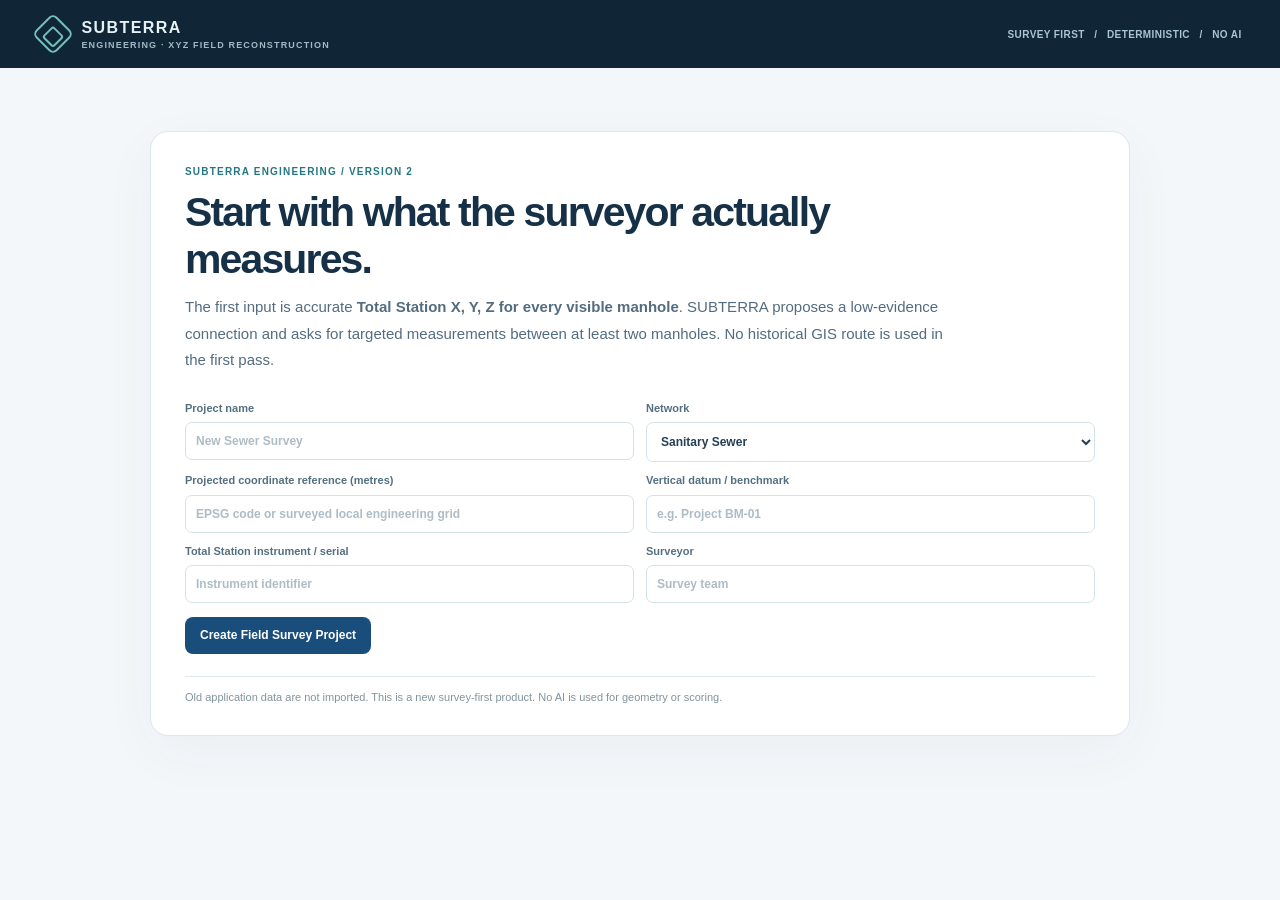
==== commit 21d203db: "Replace old v0.16 home and scripts with fresh SUBTERRA v2 field-first application" ====
--- a/index.html
+++ b/index.html
@@ -1,77 +1,22 @@
 <!doctype html>
 <html lang="en">
 <head>
-  <meta charset="utf-8" />
-  <meta name="viewport" content="width=device-width, initial-scale=1" />
-  <meta name="theme-color" content="#0b1724" />
-  <meta name="description" content="Infrastructure reconstruction — project workspace and sewer network data capture." />
-  <title>Subterra — Infrastructure Reconstruction</title>
-  <link rel="stylesheet" href="styles.css?v=0.6" />
-  <link rel="stylesheet" href="styles-details.css" />
-  <link rel="stylesheet" href="styles-wizard.css" />
-  <link rel="stylesheet" href="styles-basemap.css?v=0.16" />
+  <meta charset="utf-8"/>
+  <meta name="viewport" content="width=device-width,initial-scale=1"/>
+  <meta name="theme-color" content="#102636"/>
+  <meta name="description" content="SUBTERRA — field-first deterministic XYZ sewer network reconstruction, survey confidence and adaptive verification."/>
+  <title>SUBTERRA v2 — Field-First XYZ Reconstruction</title>
+  <link rel="stylesheet" href="v2.css?v=2.0"/>
 </head>
 <body>
-  <div id="app">
-    <aside class="sidebar" aria-label="Main navigation">
-      <div class="brand" id="brandHome" role="button" tabindex="0" aria-label="Go to projects">
-        <span class="brand-mark" aria-hidden="true"><span></span><span></span><span></span></span>
-        <span><strong>SUBTERRA</strong><small>ENGINEERING PLATFORM</small></span>
-      </div>
-      <div class="side-section-label">WORKSPACE</div>
-      <nav class="nav-group" id="mainNav">
-        <button class="nav-item active" id="navProjects"><span class="nav-ico">▤</span> All projects <span id="projectCount" class="nav-count">0</span></button>
-        <button class="nav-item" id="navSystems"><span class="nav-ico">▦</span> Infrastructure systems</button>
-      </nav>
-      <div class="side-section-label side-second">RECENT PROJECTS</div>
-      <div id="sideProjectList" class="side-project-list"></div>
-      <div class="side-bottom">
-        <div class="side-info"><span class="status-dot"></span> UI prototype · v0.16</div>
-        <small>Saved locally in this browser</small>
-      </div>
-    </aside>
-
-    <div class="main-shell">
-      <header class="topbar">
-        <div class="breadcrumbs" id="breadcrumbs"><span>Workspace</span><span class="crumb-arrow">/</span><b>Projects</b></div>
-        <div class="top-actions">
-          <span id="saveStatus" class="saved"><span class="save-circle"></span> Saved locally</span>
-          <button class="icon-btn" id="helpButton" aria-label="About the prototype" title="About this prototype">?</button>
-          <span class="avatar" title="Engineering workspace">SE</span>
-        </div>
-      </header>
-      <main id="mainContent" tabindex="-1"></main>
-    </div>
+  <div class="brandbar">
+    <div class="brand"><div class="brand-mark" aria-hidden="true"></div><div>SUBTERRA<span>ENGINEERING · XYZ FIELD RECONSTRUCTION</span></div></div>
+    <div class="brandbar-side">SURVEY FIRST &nbsp; / &nbsp; DETERMINISTIC &nbsp; / &nbsp; NO AI</div>
   </div>
-
-  <dialog id="projectDialog" class="modal">
-    <form id="projectForm" method="dialog">
-      <div class="modal-header"><div class="modal-eyebrow">NEW WORKSPACE</div><h2>Create a project</h2><p>Start with a project name. Add infrastructure systems afterwards.</p></div>
-      <label class="field-label" for="projectName">Project name <span class="required">*</span></label>
-      <input id="projectName" name="name" class="text-field" maxlength="90" placeholder="e.g. Damascus — Rehabilitation Zone A" required autofocus />
-      <label class="field-label" for="projectLocation">Location <span class="optional">optional</span></label>
-      <input id="projectLocation" name="location" class="text-field" maxlength="120" placeholder="City / neighborhood" />
-      <label class="field-label" for="projectCoordSystem">Coordinate format</label>
-      <select id="projectCoordSystem" name="coordMode" class="text-field select-field">
-        <option value="geographic">WGS84 — Latitude / Longitude (Google Earth)</option>
-        <option value="projected">Projected / Local XY — metres</option>
-      </select>
-      <p class="field-note">Choose the format of your survey coordinates. You can create a separate project for a different format.</p>
-      <div class="modal-actions"><button type="button" class="btn btn-ghost" id="cancelProject">Cancel</button><button type="submit" class="btn btn-primary">Create project <span aria-hidden="true">↗</span></button></div>
-    </form>
-  </dialog>
-  <div id="toast" class="toast" role="status" aria-live="polite"></div>
-  <script src="manhole-details.js" defer></script>
-  <script src="manhole-wizard.js" defer></script>
-  <script src="json-import.js?v=0.5" defer></script>
-  <script src="basemap.js?v=0.6" defer></script>
-  <script src="inference-evidence.js?v=0.13" defer></script>
-  <script src="candidate-baseline.js?v=0.9" defer></script>
-  <script src="blind-test-pipe56.js?v=0.13" defer></script>
-  <script src="pipe56-phase2.js?v=0.13" defer></script>
-  <script src="pipe56-hydraulics.js?v=0.13" defer></script>
-  <script src="field-survey-geometry.js?v=0.15" defer></script>
-  <script src="confidence-dashboard.js?v=0.16" defer></script>
-  <script src="app.js?v=0.16" defer></script>
+  <div id="app" aria-live="polite">
+    <main class="start"><h1>Loading field survey workspace…</h1></main>
+  </div>
+  <script src="v2-engine.js?v=2.0" defer></script>
+  <script src="v2-app.js?v=2.0" defer></script>
 </body>
 </html>
--- a/v2.css
+++ b/v2.css
@@ -0,0 +1,119 @@
+:root{--ink:#163147;--muted:#647d90;--stroke:#dce7ee;--canvas:#f4f8fa;--navy:#102638;--blue:#1a4b91;--radius:11px}
+*{box-sizing:border-box}
+html,body{margin:0;padding:0;min-height:100%;font-family:Inter,ui-sans-serif,-apple-system,BlinkMacSystemFont,"Segoe UI",Arial,sans-serif;color:var(--ink);background:#f4f7fa}
+body{font-size:13px}
+button,input,select{font:inherit}
+button{cursor:pointer}button:focus-visible,input:focus-visible,select:focus-visible{outline:2px solid #4d82b8;outline-offset:2px}
+.brandbar{background:#102636;color:#e7f1f5;min-height:68px;padding:13px clamp(18px,3vw,48px);display:flex;align-items:center;justify-content:space-between;gap:20px}
+.brand{display:flex;align-items:center;gap:13px;letter-spacing:.09em;font-size:16px;font-weight:900}
+.brand-mark{width:30px;height:30px;border:2px solid #72bfbe;transform:rotate(45deg);border-radius:6px;position:relative}
+.brand-mark:after{content:"";width:12px;height:12px;position:absolute;left:7px;top:7px;border:2px solid #72bfbe;border-radius:3px}
+.brand span:last-child{display:block;font-size:9px;font-weight:650;letter-spacing:.13em;color:#a3b9c6;margin-top:3px}
+.brandbar-side{font-size:10px;letter-spacing:.04em;font-weight:700;color:#a9c4d2}
+.start{width:min(980px,calc(100% - 32px));margin:7vh auto;padding:34px 34px 32px;background:#fff;border:1px solid var(--stroke);border-radius:18px;box-shadow:0 16px 55px #19344c0b}
+.start h1{font-size:clamp(27px,3.2vw,41px);line-height:1.14;max-width:730px;letter-spacing:-.045em;margin:12px 0}
+.start .intro{font-size:15px;color:#536c80;line-height:1.75;max-width:760px;margin:8px 0 28px}
+.start-foot{margin-top:22px;padding-top:14px;color:#82939e;border-top:1px solid var(--stroke);font-size:11px}
+.eyebrow{color:#247782;font-size:10px;font-weight:850;letter-spacing:.12em}
+.app-header{padding:19px 32px 18px;background:#fff;border-bottom:1px solid var(--stroke);display:flex;align-items:center;justify-content:space-between;gap:20px;flex-wrap:wrap}
+.app-header h1{font-size:24px;line-height:1.3;letter-spacing:-.03em;margin:4px 0}
+.app-header p{margin:4px 0;color:#627e90;font-size:11px;letter-spacing:.02em}
+.header-actions{display:flex;gap:10px;flex-wrap:wrap}
+.file-control{position:relative;display:inline-flex;align-items:center;justify-content:center;border:1px solid #c2d3e0;padding:10px 13px;border-radius:8px;color:#315b72;font-weight:700;cursor:pointer;background:white}
+.file-control input{position:absolute;inset:0;opacity:0;width:100%;cursor:pointer}
+.workspace{display:grid;grid-template-columns:255px minmax(490px,1fr) 295px;min-height:calc(100vh - 155px)}
+.confidence-wrapper{border-right:1px solid var(--stroke);background:#fff}
+.confidence-col{position:sticky;top:0;padding:24px 17px;max-height:calc(100vh - 64px);overflow-y:auto}
+.panel-head,.step{font-size:10px;font-weight:850;letter-spacing:.1em;color:#567f93}
+.panel-head{border-bottom:1px solid var(--stroke);padding-bottom:14px}
+.score-big{font-size:48px;font-weight:850;letter-spacing:-.065em;margin:14px 0 0;line-height:1}
+.score-big span{font-size:15px;color:#8196a6;letter-spacing:0}
+.score-sub{font-size:11px;color:#758c9c;margin:8px 0 12px}
+.track{height:6px;border-radius:99px;background:#e8eff4;overflow:hidden}
+.track i{display:block;height:100%;border-radius:99px;min-width:0}
+.track-main{height:9px;margin-bottom:23px}
+.metric-line{font-size:11px;color:#738a9a;display:flex;align-items:start;justify-content:space-between;gap:9px;padding:9px 0;border-bottom:1px solid #f0f4f6}
+.metric-line b{font-size:11px;text-align:right;color:#304d63;max-width:105px;overflow-wrap:anywhere}
+.confidence-col hr{border:0;border-top:1px solid #dde8ef;margin:15px 0}
+.factors{display:flex;flex-direction:column;gap:12px}
+.score-factor>div:first-child{display:flex;align-items:center;justify-content:space-between;gap:5px;margin-bottom:5px;color:#587386;font-size:10px}
+.score-factor b{color:#24495d;font-size:10px;white-space:nowrap}
+.technical-note{font-size:10px;color:#8195a2;line-height:1.6;margin:21px 0}
+.side-actions{display:grid;gap:8px}
+.accepted{border:1px solid #b9d2da;background:#f3f8fa;border-radius:9px;padding:12px;margin:8px 0}
+.accepted strong{font-size:11px;letter-spacing:.02em}
+.accepted p{margin:6px 0 0;font-size:11px;color:#456877}
+.workspace-main{min-width:0;padding:20px clamp(14px,2vw,30px) 28px}
+.map-panel{border:1px solid var(--stroke);border-radius:13px;background:#fff;overflow:hidden;box-shadow:0 8px 25px #102d4510}
+.map-title{padding:16px 18px;display:flex;justify-content:space-between;align-items:center;gap:9px;flex-wrap:wrap;border-bottom:1px solid var(--stroke)}
+.map-title strong{font-size:11px;letter-spacing:.07em;color:#2c546c}
+.map-title span{font-size:10px;color:#7c929e}
+.plan-svg{width:100%;display:block;max-height:390px;min-height:220px}
+.map-empty{display:grid;place-items:center;height:230px;background:#f7fafb;color:#96a7b4}
+.map-legend{padding:10px 16px;display:flex;justify-content:space-between;align-items:center;gap:10px;flex-wrap:wrap;color:#7991a1;font-size:10px;border-top:1px solid var(--stroke)}
+.map-legend span:first-child{display:inline-flex;align-items:center;gap:8px}
+.map-legend i{display:inline-block;width:40px;height:4px;border-radius:3px}
+.tabs{display:flex;flex-wrap:wrap;gap:7px;margin:20px 0 0;border-bottom:1px solid var(--stroke);padding:0 0 8px}
+.tabs button{padding:10px 13px;border:0;background:transparent;color:#6d8797;font-weight:750;border-radius:7px;font-size:11px}
+.tabs button:hover{background:#e8f0f5}
+.tabs button.active{background:#dfeef3;color:#214f65}
+.block{background:#fff;border:1px solid var(--stroke);border-radius:13px;padding:23px;margin-top:15px;box-shadow:0 3px 15px #122e4308}
+.block h2{font-size:19px;line-height:1.3;letter-spacing:-.025em;margin:8px 0}
+.block h3{font-size:14px;color:#245773;border-top:1px solid #e7eff4;padding-top:18px;margin:24px 0 10px}
+.muted{color:#71899a;line-height:1.65;font-size:12px;margin:9px 0 15px}
+.form-panel{display:flex;flex-direction:column;align-items:start;gap:14px;margin:16px 0}
+.form-grid{width:100%;display:grid;grid-template-columns:repeat(2,minmax(0,1fr));gap:11px 12px}
+.form-grid.five{grid-template-columns:repeat(3,minmax(0,1fr))}
+.form-field{display:flex;flex-direction:column;gap:6px;min-width:0;color:#537081;font-size:11px;font-weight:750}
+.form-field>span{display:block;line-height:1.4}
+.form-field input:not([type=checkbox]),.form-field select{min-width:0;width:100%;padding:11px 10px;border:1px solid #d4e1e9;border-radius:7px;color:#253f55;background:#fff;font-size:12px}
+.form-field input::placeholder{color:#adbcc5}
+.form-field select{cursor:pointer}
+.check-field{display:flex!important;flex-direction:row;gap:8px;align-items:center;padding:8px 0;color:#587284}
+.check-field input{width:17px;height:17px}
+.btn{border:1px solid transparent;display:inline-flex;justify-content:center;align-items:center;text-align:center;background:#194d7c;color:white;padding:10px 14px;border-radius:8px;font-weight:750;font-size:12px;line-height:1.2;min-height:36px}
+.btn:hover{filter:brightness(1.12)}
+.btn.secondary{background:#f7fafc;border-color:#cddde7;color:#2f657e}
+.btn.subtle{background:transparent;border-color:transparent;color:#71899a}
+.btn.small{min-height:30px;font-size:10px;padding:7px 10px}
+.table-scroll{width:100%;overflow:auto;margin:17px 0 20px;border:1px solid var(--stroke);border-radius:9px}
+table{width:100%;border-collapse:collapse;font-size:11px}
+th{font-size:10px;color:#71899d;letter-spacing:.03em;background:#f6f9fb;text-align:left}
+td,th{padding:12px 11px;border-bottom:1px solid #eaf0f4;vertical-align:top}
+tbody tr:last-child td{border-bottom:0}
+td strong{color:#244b62}
+td small{display:block;color:#8a9ba9;line-height:1.5;margin-top:3px}
+.step-note{background:#f1f6fa;border-left:3px solid #4b7b9e;border-radius:6px;color:#476b7e;padding:13px;margin:12px 0 18px;font-size:11px;line-height:1.6}
+.opening-list{display:grid;grid-template-columns:1fr 1fr;gap:12px}
+.opening-group{border:1px solid var(--stroke);padding:13px;border-radius:10px}
+.opening-group-head{display:flex;justify-content:space-between;gap:9px;align-items:center}
+.opening-group-head small{color:#8c9ba7;font-size:10px}
+.opening-pills{display:flex;flex-wrap:wrap;gap:5px;margin:10px 0}
+.opening-pills span{padding:5px 7px;background:#e9f0f5;border-radius:6px;font-size:10px;color:#466478}
+.opening-pills small{color:#92a4af}
+.caution{background:#fff9ed;border-left:3px solid #caa16d;color:#796648;padding:12px;line-height:1.6;font-size:11px;border-radius:4px}
+.next-footer{display:flex;flex-wrap:wrap;gap:9px;margin:16px 0}
+.catalog-table{max-height:460px}
+.catalog-table table{min-width:660px}
+.rounds{display:grid;gap:9px}
+.round-card{border:1px solid var(--stroke);background:#f8fbfd;padding:13px;border-radius:8px;display:grid;grid-template-columns:1fr 1fr;gap:4px 8px}
+.round-card span{color:#7e95a1;text-align:right;font-size:10px}
+.round-card strong{color:#225d86;font-size:19px}
+.round-card small{font-size:10px;color:#667d8b;text-align:right;align-self:end}
+.tasks-wrapper{background:#f9fbfc;border-left:1px solid var(--stroke);padding:20px 14px}
+.tasks{position:sticky;top:13px;padding:18px;margin:0;box-shadow:none}
+.tasks h2{font-size:17px}
+.tasks .muted{font-size:11px}
+.task-list{display:grid;gap:14px;margin:20px 0}
+.task{display:flex;gap:10px;align-items:start;border-bottom:1px solid #e7eef3;padding-bottom:11px}
+.task-index{font-size:11px;color:#4c829f;letter-spacing:.08em;font-weight:850;margin-top:2px}
+.task strong{font-size:11px;color:#345769;line-height:1.5;display:block}
+.task small{font-size:10px;color:#8c9ca8;display:block;line-height:1.5;margin-top:4px}
+.tasks .btn{width:100%;margin:5px 0}
+.footnote{font-size:10px;color:#90a1ab;line-height:1.5;margin-top:10px}
+.application-footer{font-size:10px;color:#8299a8;line-height:1.6;text-align:center;margin:18px 8px 0}
+.notification{position:fixed;z-index:100;bottom:24px;left:50%;transform:translateX(-50%);width:min(580px,calc(100% - 25px));color:#f4faff;background:#143c57;padding:13px 18px;border-radius:9px;font-size:12px;line-height:1.5;box-shadow:0 14px 35px #102d4360}
+.notification[hidden]{display:none}
+@media(max-width:1320px){.workspace{grid-template-columns:215px minmax(450px,1fr)}.tasks-wrapper{grid-column:1/-1;border-left:none;border-top:1px solid var(--stroke)}.tasks{position:static}.confidence-col{padding:18px 13px}}
+@media(max-width:840px){.workspace{grid-template-columns:1fr}.confidence-wrapper{border-right:0;border-bottom:1px solid var(--stroke)}.confidence-col{position:static;max-height:none}.factors{display:grid;grid-template-columns:repeat(2,minmax(0,1fr))}.workspace-main{padding:15px}.tasks-wrapper{grid-column:1}.start{margin:25px auto;padding:23px}.app-header{padding:16px}.opening-list{grid-template-columns:1fr}}
+@media(max-width:540px){.brandbar{padding:10px 15px;min-height:60px}.brandbar-side{display:none}.form-grid,.form-grid.five{grid-template-columns:1fr}.factors{grid-template-columns:1fr}.block{padding:16px}.app-header h1{font-size:19px}.tabs{gap:3px}.tabs button{font-size:10px;padding:9px 8px}.score-big{font-size:40px}}
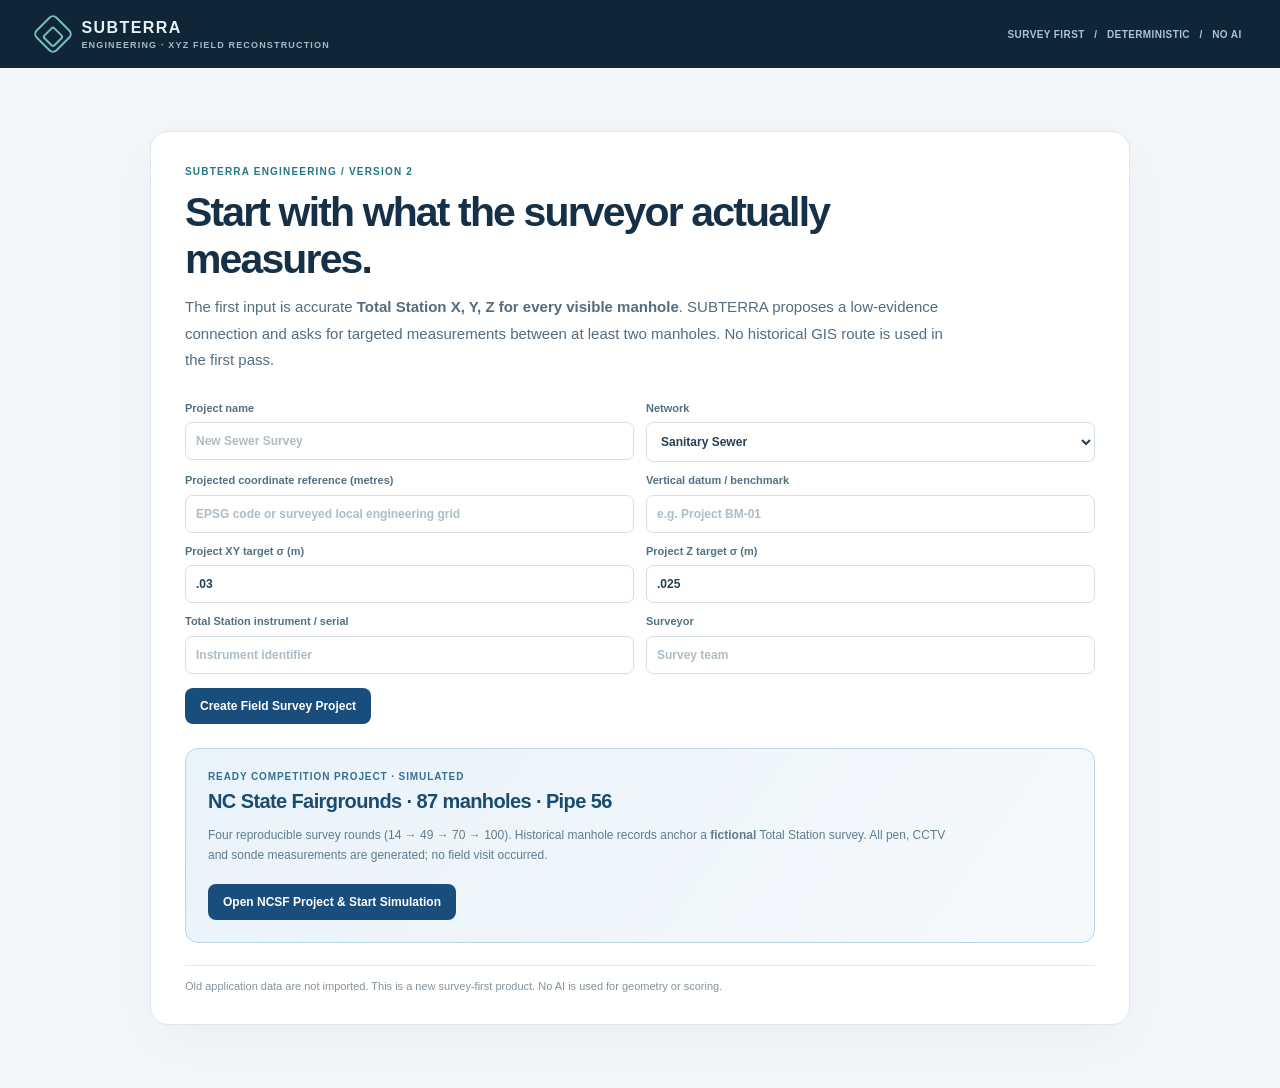
==== commit 38393171: "Enable v2.1 NCSF four-round scenario on site" ====
--- a/index.html
+++ b/index.html
@@ -5,8 +5,8 @@
   <meta name="viewport" content="width=device-width,initial-scale=1"/>
   <meta name="theme-color" content="#102636"/>
   <meta name="description" content="SUBTERRA — field-first deterministic XYZ sewer network reconstruction, survey confidence and adaptive verification."/>
-  <title>SUBTERRA v2 — Field-First XYZ Reconstruction</title>
-  <link rel="stylesheet" href="v2.css?v=2.0"/>
+  <title>SUBTERRA v2.1 — NCSF Field Survey Simulation</title>
+  <link rel="stylesheet" href="v2.css?v=2.1"/>
 </head>
 <body>
   <div class="brandbar">
@@ -16,7 +16,7 @@
   <div id="app" aria-live="polite">
     <main class="start"><h1>Loading field survey workspace…</h1></main>
   </div>
-  <script src="v2-engine.js?v=2.0" defer></script>
-  <script src="v2-app.js?v=2.0" defer></script>
+  <script src="v2-engine.js?v=2.1" defer></script>
+  <script src="v2-app.js?v=2.1" defer></script>
 </body>
 </html>
--- a/v2.css
+++ b/v2.css
@@ -117,3 +117,32 @@
 @media(max-width:1320px){.workspace{grid-template-columns:215px minmax(450px,1fr)}.tasks-wrapper{grid-column:1/-1;border-left:none;border-top:1px solid var(--stroke)}.tasks{position:static}.confidence-col{padding:18px 13px}}
 @media(max-width:840px){.workspace{grid-template-columns:1fr}.confidence-wrapper{border-right:0;border-bottom:1px solid var(--stroke)}.confidence-col{position:static;max-height:none}.factors{display:grid;grid-template-columns:repeat(2,minmax(0,1fr))}.workspace-main{padding:15px}.tasks-wrapper{grid-column:1}.start{margin:25px auto;padding:23px}.app-header{padding:16px}.opening-list{grid-template-columns:1fr}}
 @media(max-width:540px){.brandbar{padding:10px 15px;min-height:60px}.brandbar-side{display:none}.form-grid,.form-grid.five{grid-template-columns:1fr}.factors{grid-template-columns:1fr}.block{padding:16px}.app-header h1{font-size:19px}.tabs{gap:3px}.tabs button{font-size:10px;padding:9px 8px}.score-big{font-size:40px}}
+
+.station-import{display:flex;align-items:center;gap:12px;flex-wrap:wrap;border:1px dashed #bfd3df;background:#f8fbfc;border-radius:9px;padding:12px;margin:4px 0 17px}
+.station-import small{flex-basis:100%;font-size:10px;color:#8499a7;line-height:1.4}
+.sample-link{font-size:11px;font-weight:700;color:#2a6688;text-decoration:underline}
+
+/* NCSF simulated competition project controls */
+.demo-cta{margin-top:24px;padding:22px;background:linear-gradient(125deg,#e9f3fa,#f5f9fc);border:1px solid #bbd5e5;border-radius:13px}
+.demo-cta h2{font-size:20px;color:#1b4c70;letter-spacing:-.03em;margin:8px 0}
+.demo-cta p{font-size:12px;line-height:1.7;color:#607d90;max-width:750px}
+.demo-cta .btn{margin-top:6px}
+.demo-label{font-size:10px;font-weight:900;color:#366f95;letter-spacing:.09em}
+.sim-banner{display:flex;align-items:center;gap:18px;justify-content:space-between;padding:13px 28px;border-bottom:2px solid #ddb576;background:#fff6e5;color:#875d21;line-height:1.5}
+.sim-banner strong{font-size:12px;white-space:nowrap}
+.sim-banner span{font-size:11px;max-width:850px}
+.sim-score-alert{background:#fff7e9;border-left:3px solid #c58a34;border-radius:6px;padding:11px;font-size:11px;line-height:1.5;color:#8d5c21;margin-top:15px}
+.demo-next{padding:12px;background:#edf5fa;border-radius:10px;border:1px solid #b6d6e7;margin:-2px 0 18px;display:flex;flex-direction:column;gap:9px}
+.demo-next b{font-size:11px;color:#316a8e;letter-spacing:.03em}
+.demo-next p{font-size:10px;color:#62879b;line-height:1.5;margin:0}
+.demo-next .btn{margin:0}
+.sim-finished{background:#fff7e8;color:#8a621b;padding:10px;border-radius:7px;font-size:11px;line-height:1.5}
+.demo-round-buttons{display:flex;gap:7px;flex-wrap:wrap;padding:14px;background:#f1f7fa;border:1px solid #d4e4eb;border-radius:10px;margin:16px 0}
+.demo-round-buttons h3,.demo-round-buttons p{flex-basis:100%;border:0!important;padding:0!important;margin:3px 0!important}
+.demo-round-buttons .btn{font-size:11px}
+.historical-review,.historical-result{margin:16px 0;padding:17px;border:1px solid #c9dce6;background:#f5fafc;border-radius:9px}
+.historical-result{background:#fff9ed;border-color:#e7d6b1;font-size:12px;line-height:1.9;color:#765b35}
+.historical-result b{font-size:11px}
+.historical-result p{color:#856d50;font-size:10px;line-height:1.5}
+@media(max-width:960px){.sim-banner{align-items:start;flex-direction:column;gap:5px;padding:12px 16px}}
+@media(max-width:500px){.demo-cta{padding:15px}.demo-round-buttons{flex-direction:column}.demo-round-buttons .btn{width:100%}}
